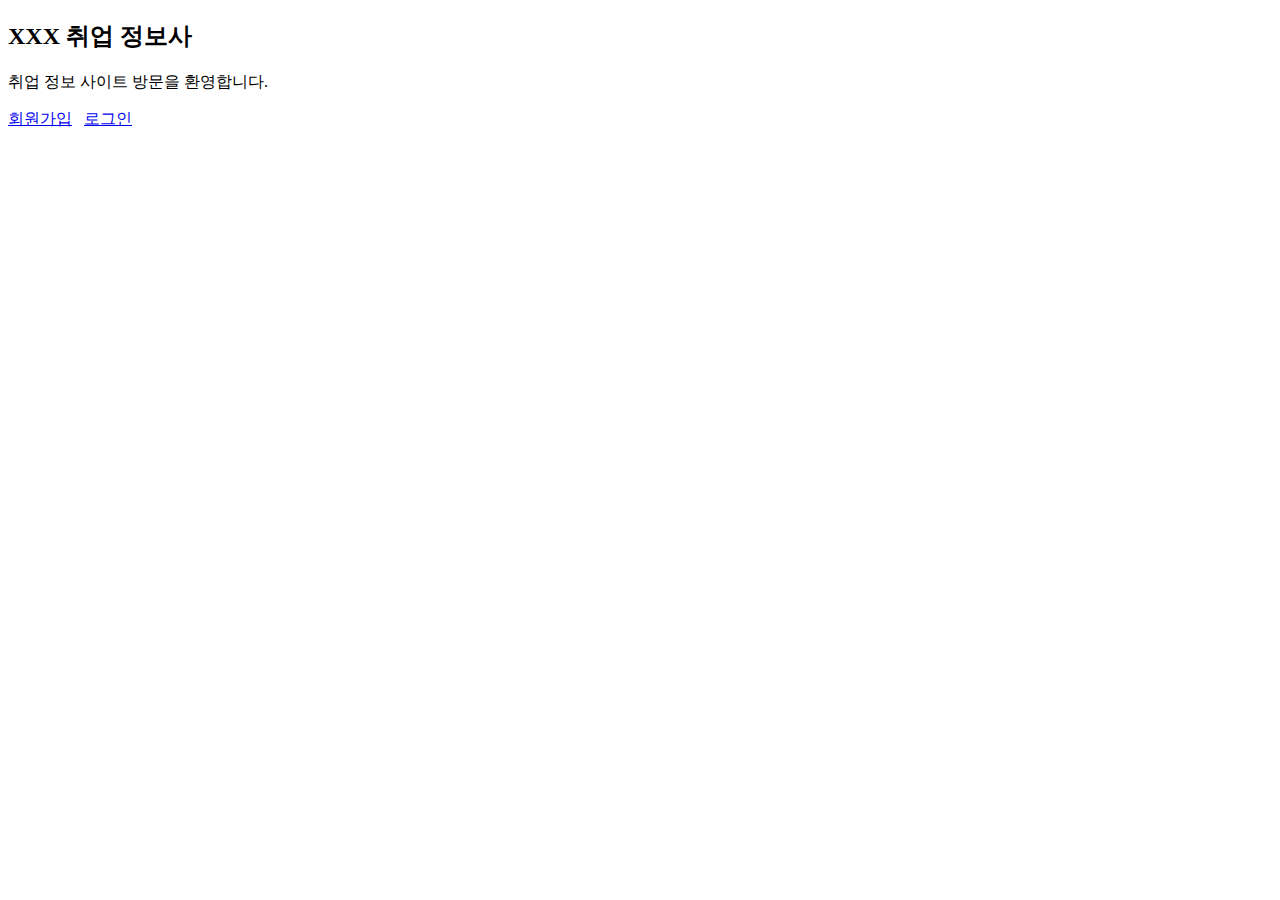
==== reports/index.html @ 5db9b90d "hw01" ====
<!DOCTYPE html>
<html lang="en">
<head>
    <meta charset="UTF-8">
    <title>환영</title>
</head>
<body>
<h2>XXX 취업 정보사</h2>
취업 정보 사이트 방문을 환영합니다.

<p><a href="register.html">회원가입</a> &nbsp; <a href="login.html">로그인</a>

</body>
</html>
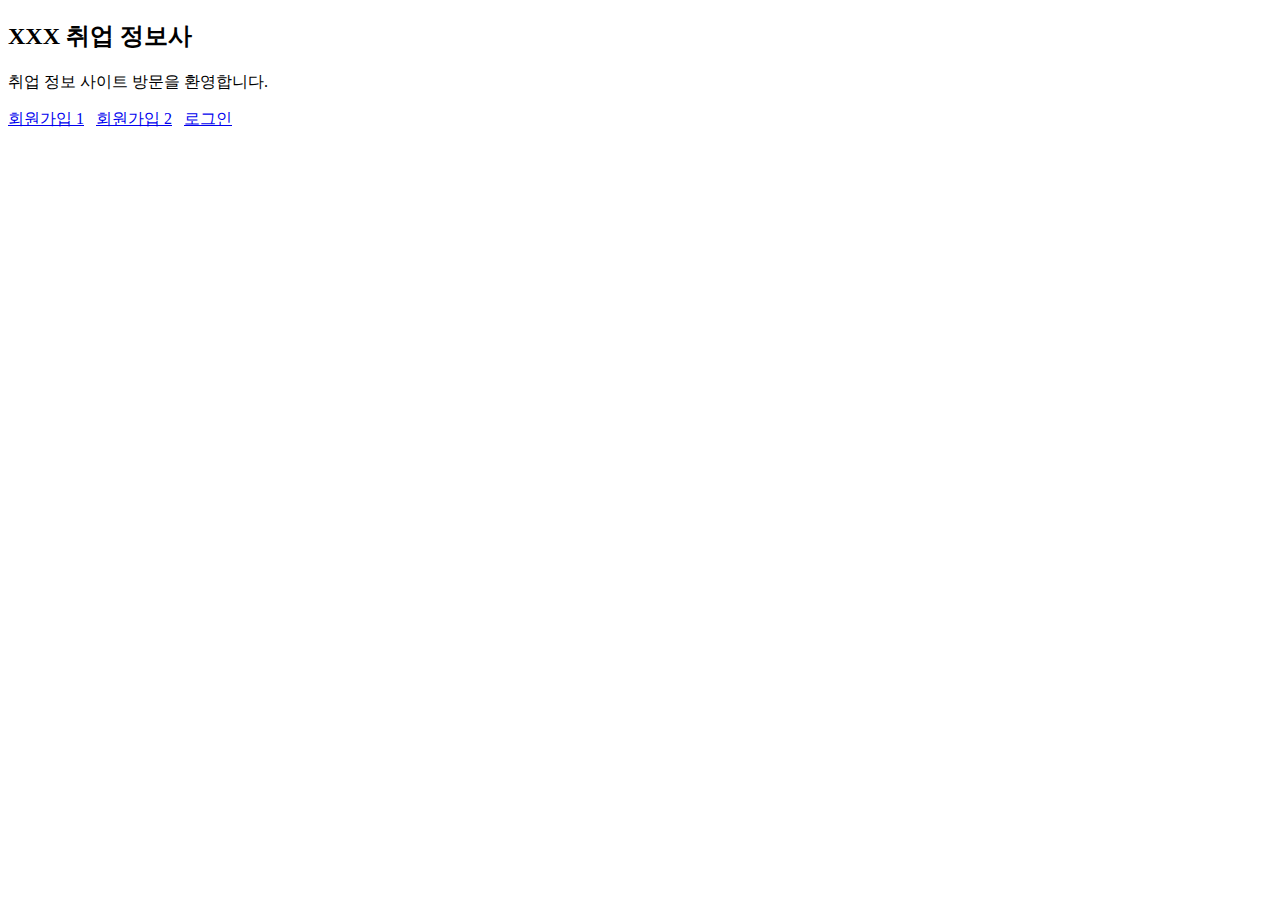
==== commit e8754dcc: "hw02" ====
--- a/reports/index.html
+++ b/reports/index.html
@@ -8,7 +8,7 @@
 <h2>XXX 취업 정보사</h2>
 취업 정보 사이트 방문을 환영합니다.
 
-<p><a href="register.html">회원가입</a> &nbsp; <a href="login.html">로그인</a>
+<p><a href="hw2_CSS.html">회원가입 1</a> &nbsp; <a href="register.html">회원가입 2</a> &nbsp; <a href="login.html">로그인</a>
 
 </body>
 </html>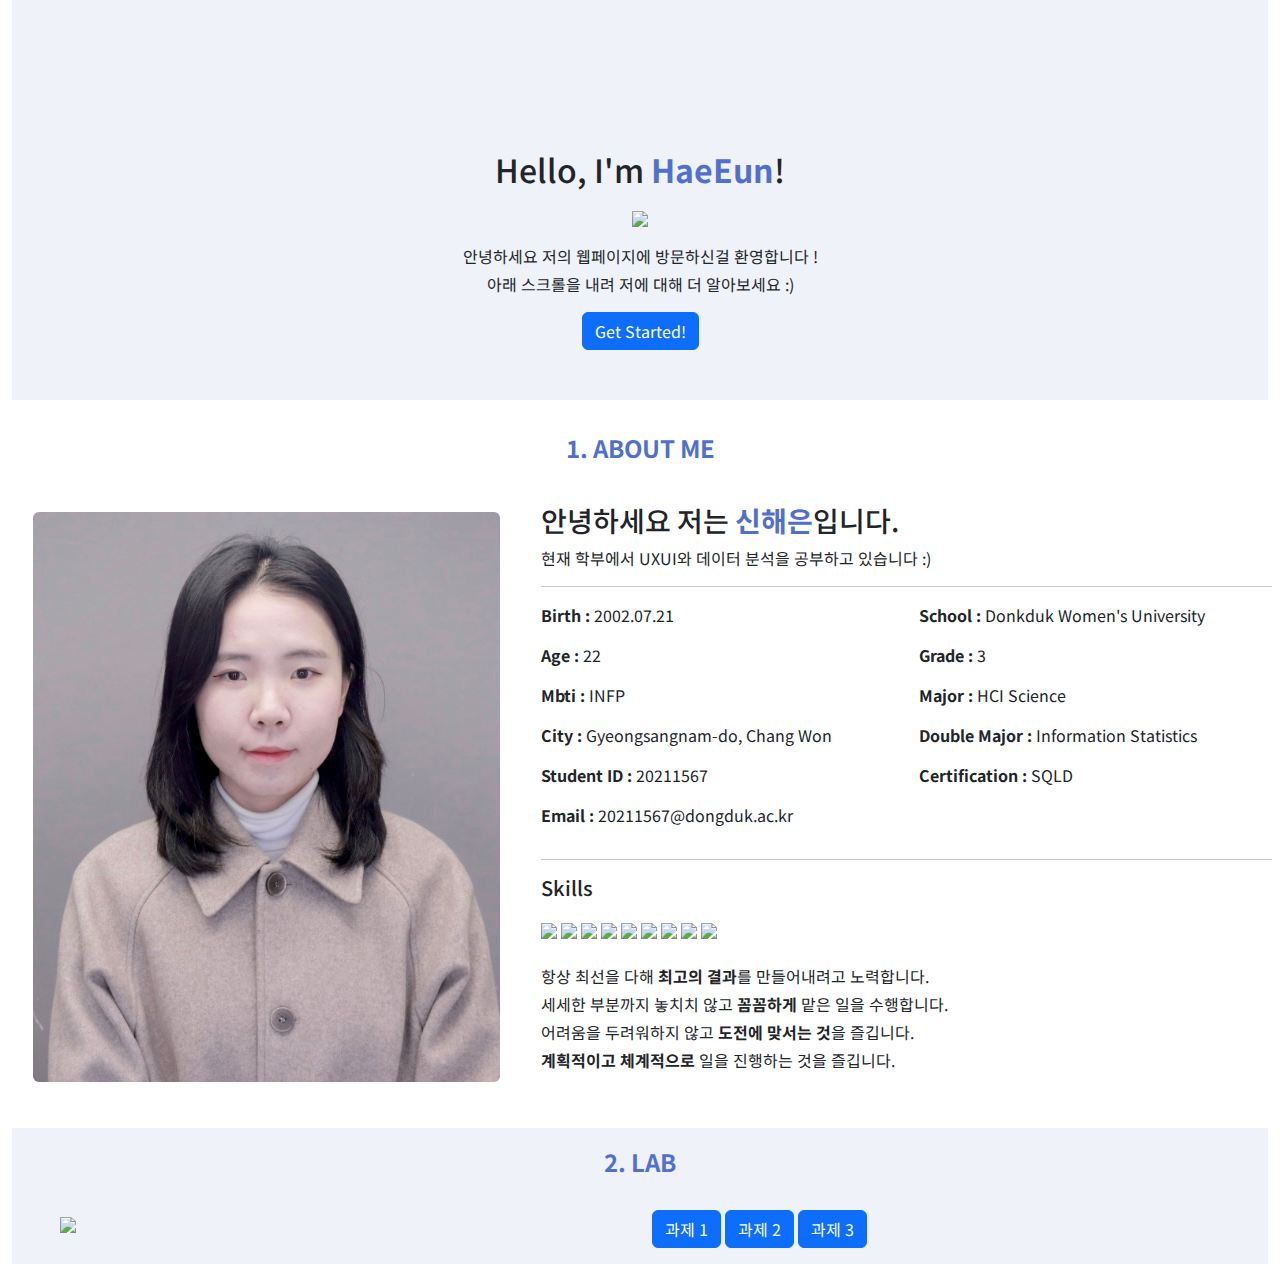
==== commit 0c81db12: "hw02" ====
--- a/reports/index.html
+++ b/reports/index.html
@@ -2,13 +2,112 @@
 <html lang="en">
 <head>
     <meta charset="UTF-8">
-    <title>환영</title>
+    <title>HE PortFolio</title>
+    <meta name="viewport" content="width=device-width, initial-scale=1">
+    <link href="../css/style.css" rel="stylesheet">
+    <link href="../css/bootstrap.min.css" rel="stylesheet">
+    <script src="../js/bootstrap.bundle.min.js"></script>
+    <link rel="preconnect" href="https://fonts.googleapis.com">
+    <link rel="preconnect" href="https://fonts.gstatic.com" crossorigin>
+    <link href="https://fonts.googleapis.com/css2?family=Noto+Sans+KR&display=swap" rel="stylesheet">
+    <style>
+        body{margin:0}
+         * {font-family: 'Noto Sans KR', sans-serif;}
+        #Home{padding-top:150px; padding-bottom:50px;}
+        nav {font-weight:bold;}
+        .blue_page{background-color:#EFF2F8}
+        .section_name {font-weight: bold; color: #5170cd; text-align: center; font-size: 1.5em; margin-top:30px; margin-bottom:30px;}
+        .name{font-weight:bold; color: #5170cd;}
+        .info{font-weight:bold;}
+    </style>
 </head>
+
 <body>
-<h2>XXX 취업 정보사</h2>
-취업 정보 사이트 방문을 환영합니다.
+<nav>
+<div data-include-path="menu.html"></div>
+<script src="../js/get_tags.js"></script>
+</nav>
+<div class = "container-fluid">
+<!------- 1. Home page Section ------->
+    <section id = "Home" class = "blue_page">
+        <div class = "text-center">
+            <h2 class = "mb-3"> Hello, I'm <span class = "name">HaeEun</span>!</h2>
+            <image src="../images/memoji.png" style="width:200px;"></image>
+            <p class = "mt-3 mb-1"> 안녕하세요 저의 웹페이지에 방문하신걸 환영합니다 !</p>
+            <p> 아래 스크롤을 내려 저에 대해 더 알아보세요 :)</p>
+            <a href="#About_me" class="btn btn-primary">Get Started!</a>
+        </div>
+    </section>
+<!-------2.About Me Section------->
+    <section>
+    <div id="About_me" class="section_name">1. ABOUT ME</div>
+    <div class="row">
+        <div class="col-sm-5 text-center p-3">
+          <img class="rounded mw-100" src="../images/myphoto.jpg">
+        </div>
+        <div class="col-sm-7 p-2">
+            <div class="h3">안녕하세요 저는 <span class = "name">신해은</span>입니다.</div>
+            <p> 현재 학부에서 UXUI와 데이터 분석을 공부하고 있습니다 :)</p>
+            <hr>
+            <div class = "row">
+                <div class = "col-sm-6">
+                      <div class = "mb-3"><span class = "info">Birth :</span> 2002.07.21 </div>
+                      <div class = "mb-3"><span class = "info"> Age : </span>22</div>
+                      <div class = "mb-3"><span class = "info"> Mbti :</span> INFP</div>
+                      <div class = "mb-3"><span class = "info"> City : </span>Gyeongsangnam-do, Chang Won</div>
+                      <div class = "mb-3"><span class = "info"> Student ID : </span>20211567</div>
+                      <div class = "mb-3"><span class = "info"> Email : </span>20211567@dongduk.ac.kr</div>
+                </div>
+                <div class = "col-sm-6">
+                      <div class = "mb-3"><span class = "info"> School :</span> Donkduk Women's University </div>
+                      <div class = "mb-3"><span class = "info"> Grade : </span>3</div>
+                      <div class = "mb-3"><span class = "info"> Major :</span> HCI Science</div>
+                      <div class = "mb-3"><span class = "info"> Double Major : </span>Information Statistics</div>
+                      <div class = "mb-3"><span class = "info"> Certification : </span>SQLD</div>
+                </div>
+            </div>
+            <hr>
+            <div class = "h5 mb-3">Skills</div>
+            <div class = "mb-4">
+                    <img src = "https://img.shields.io/badge/Notion-000000?style=flat-square&logo=notion&logoColor=white">
+                    <img src="https://img.shields.io/badge/Slack-4A154B?style=flat-square&logo=Slack&logoColor=white">
+                    <img src = "https://img.shields.io/badge/Figma-F24E1E?style=flat-square&logo=Figma&logoColor=white">
+                    <img src="https://img.shields.io/badge/python-3776AB?style=flat-square&logo=python&logoColor=white">
+                    <img src="https://img.shields.io/badge/R-276DC3?style=flat-square&logo=R&logoColor=white">
+                    <img src="https://img.shields.io/badge/HTML5-E34F26?style=flat-square&logo=HTML5&logoColor=white">
+                    <img src="https://img.shields.io/badge/CSS3-1572B6?style=flat-square&logo=CSS3&logoColor=white">
+                    <img src="https://img.shields.io/badge/Neo4j-4581C3?style=flat-square&logo=Neo4j&logoColor=white">
+                    <img src="https://img.shields.io/badge/Mysql-4479A1?style=flat-square&logo=Mysql&logoColor=white">
+            </div>
+            <div class = "mb-1"> 항상 최선을 다해 <span class = "info">최고의 결과</span>를 만들어내려고 노력합니다.</div>
+            <div class = "mb-1"> 세세한 부분까지 놓치치 않고 <span class = "info">꼼꼼하게</span> 맡은 일을 수행합니다.</div>
+            <div class = "mb-1"> 어려움을 두려워하지 않고 <span class = "info">도전에 맞서는 것</span>을 즐깁니다.</div>
+            <div class = "mb-1"> <span class = "info">계획적이고 체계적으로</span> 일을 진행하는 것을 즐깁니다.</div>
+        </div>
+    </div>
+    </section>
 
-<p><a href="hw2_CSS.html">회원가입 1</a> &nbsp; <a href="register.html">회원가입 2</a> &nbsp; <a href="login.html">로그인</a>
+<!-------3.Lab------->
+    <section id = "Lab" class = "blue_page">
+    <div class="section_name pt-3">2. LAB</div>
+        <div class="row">
+    <div class="col-sm-6">
+        <img src="../images/lab.png" class = "ps-5" style="width: 150px;">
+     </div>
+     <div class="col-sm-6">
+      <p>
+        <a href="hw1.html" class="btn btn-primary">과제 1</a>
+        <a href="hw2.html" class="btn btn-primary">과제 2</a>
+        <a href="hw3.html" class="btn btn-primary">과제 3</a>
+      </p>
+     </div>
+    </div>
+        
+    </section>
+</div>
+</body>
+</html>
 
-</body>
-</html>+
+
+
--- a/css/style.css
+++ b/css/style.css
@@ -0,0 +1,2 @@
+
+
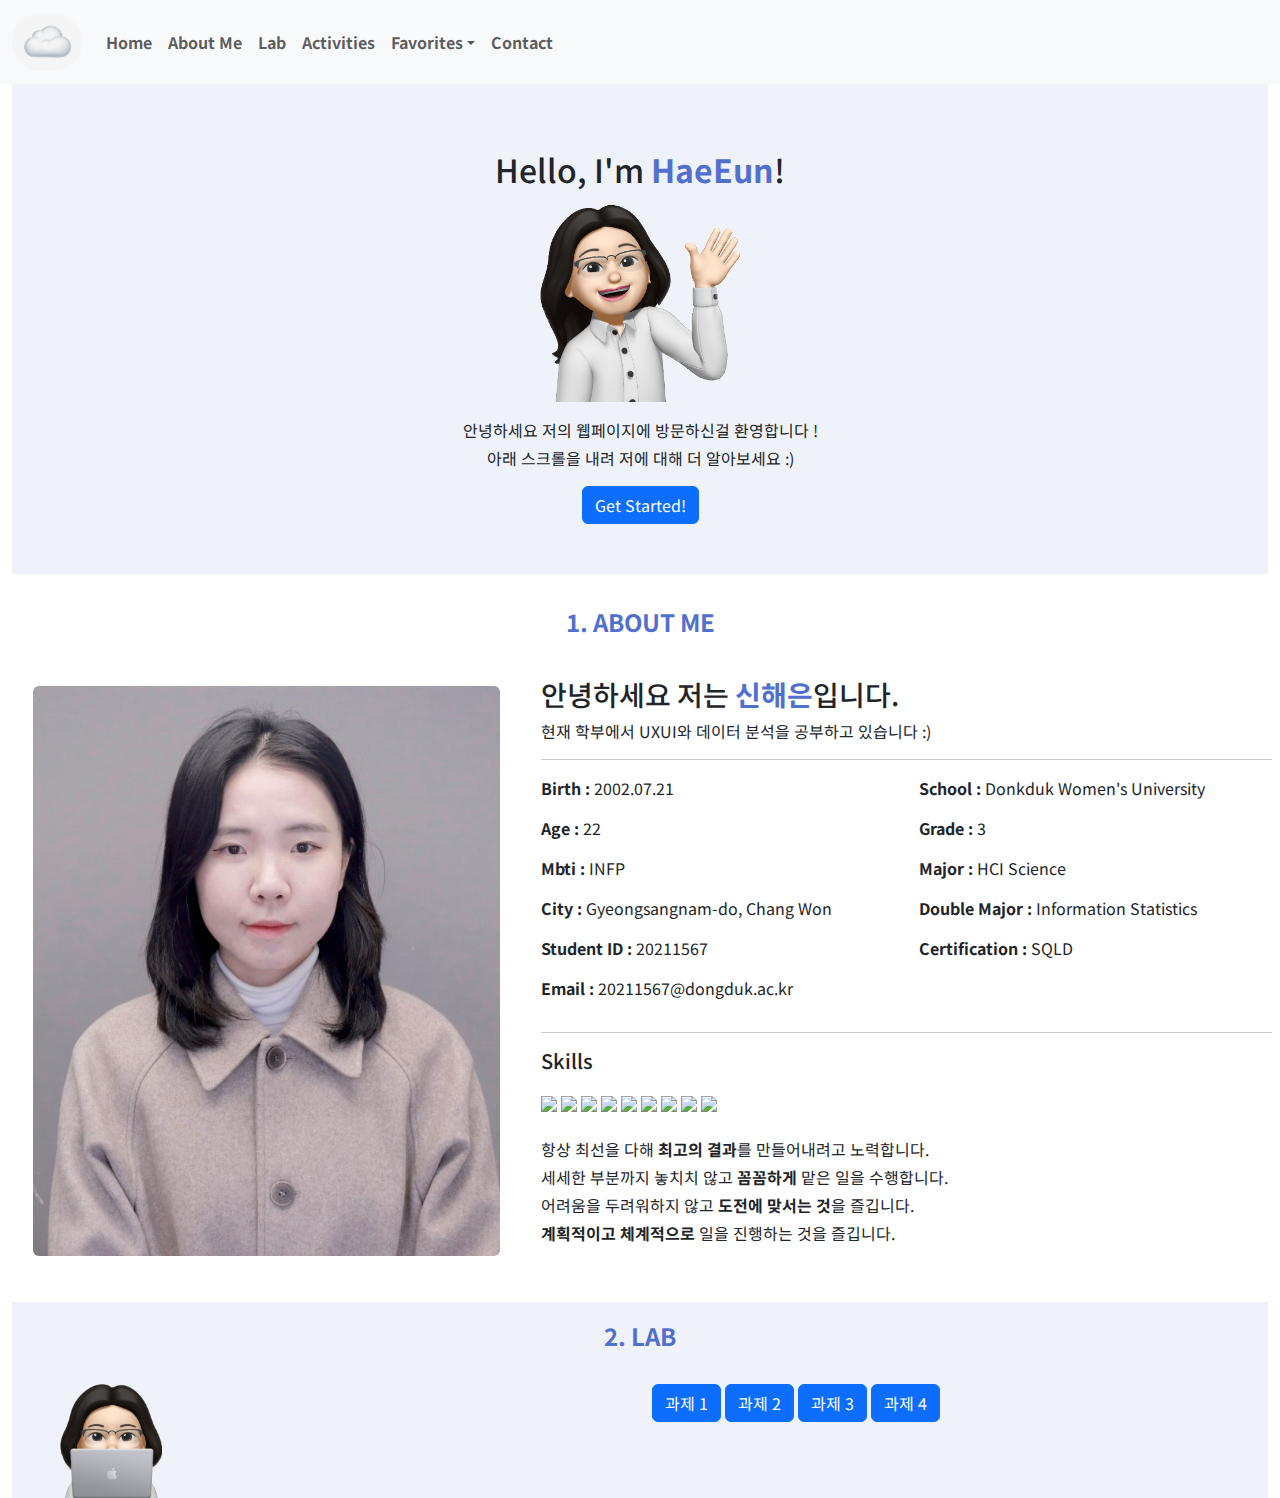
==== commit 7e25bdc7: "- 랜딩페이지의 과제란에 과제4 추가 - 과제 4 작성" ====
--- a/reports/index.html
+++ b/reports/index.html
@@ -99,10 +99,11 @@
         <a href="hw1.html" class="btn btn-primary">과제 1</a>
         <a href="hw2.html" class="btn btn-primary">과제 2</a>
         <a href="hw3.html" class="btn btn-primary">과제 3</a>
+        <a href="hw4.html" class="btn btn-primary">과제 4</a>
       </p>
      </div>
     </div>
-        
+
     </section>
 </div>
 </body>
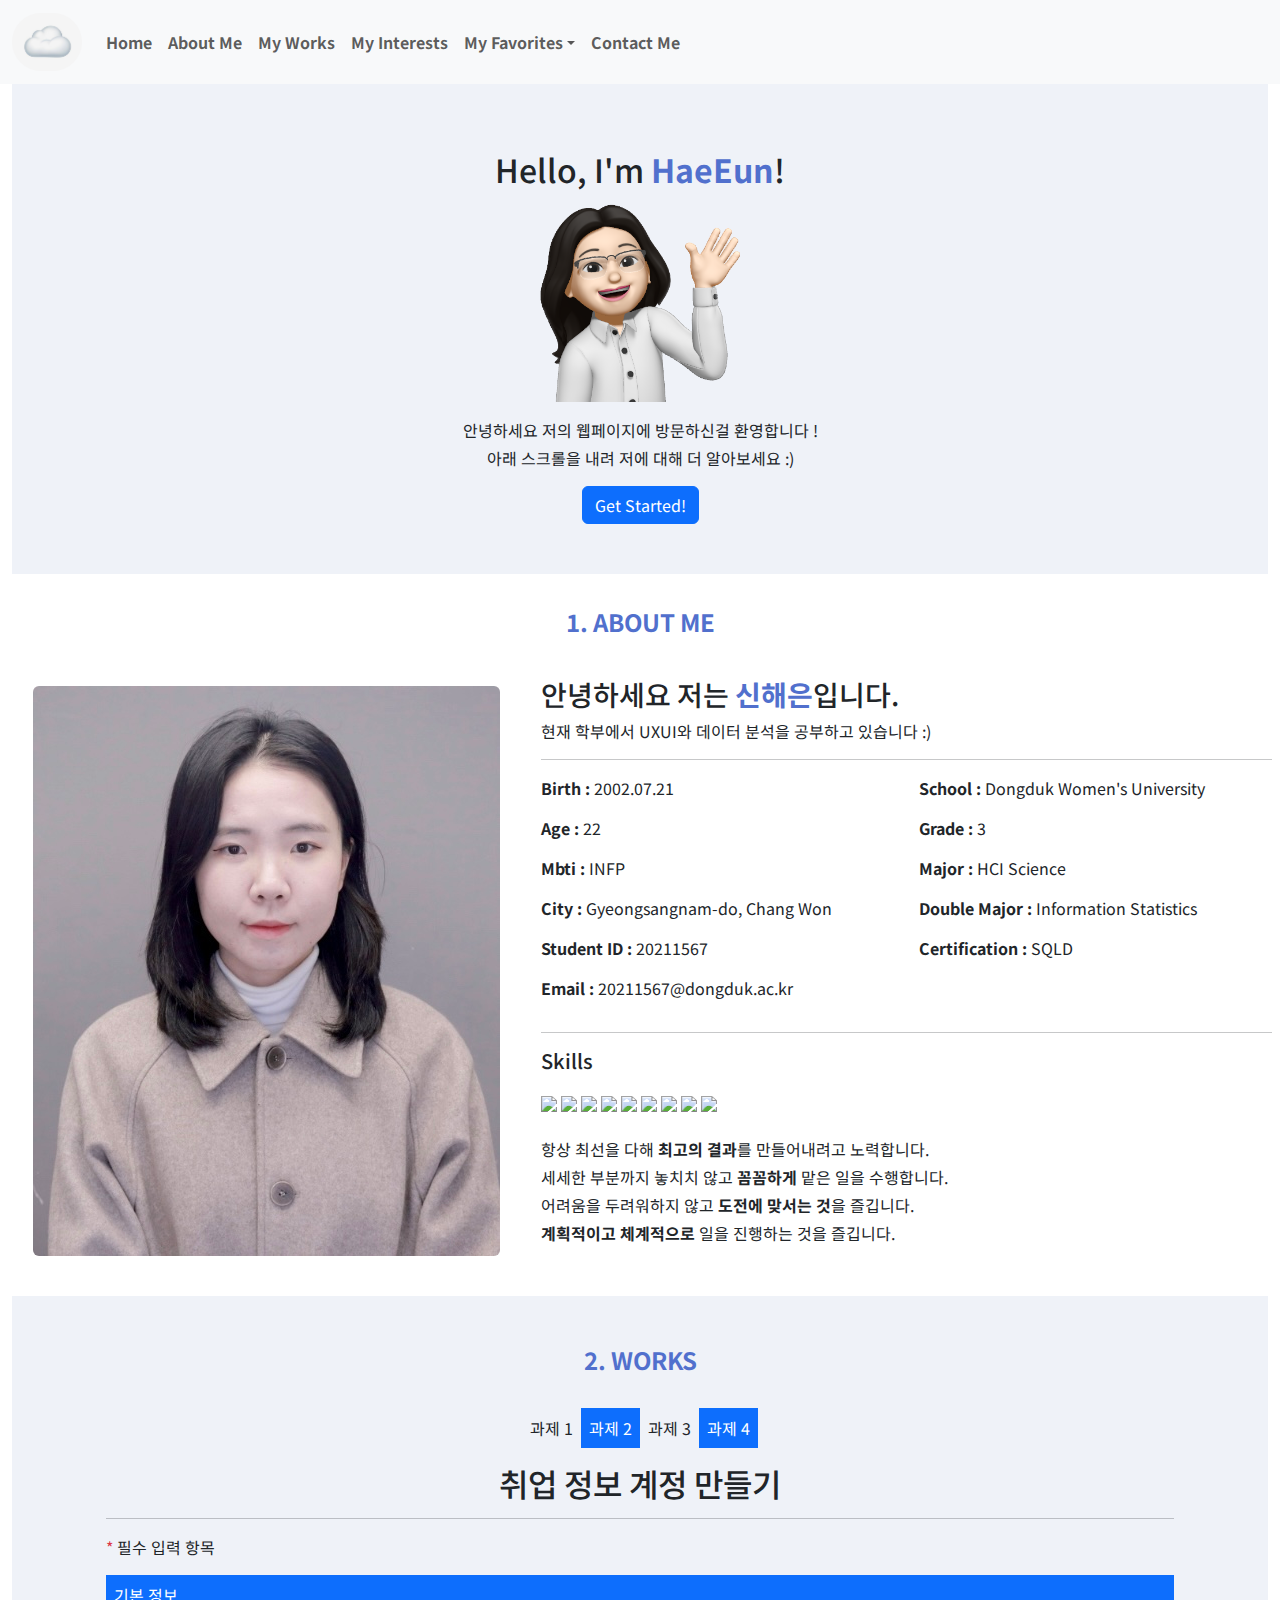
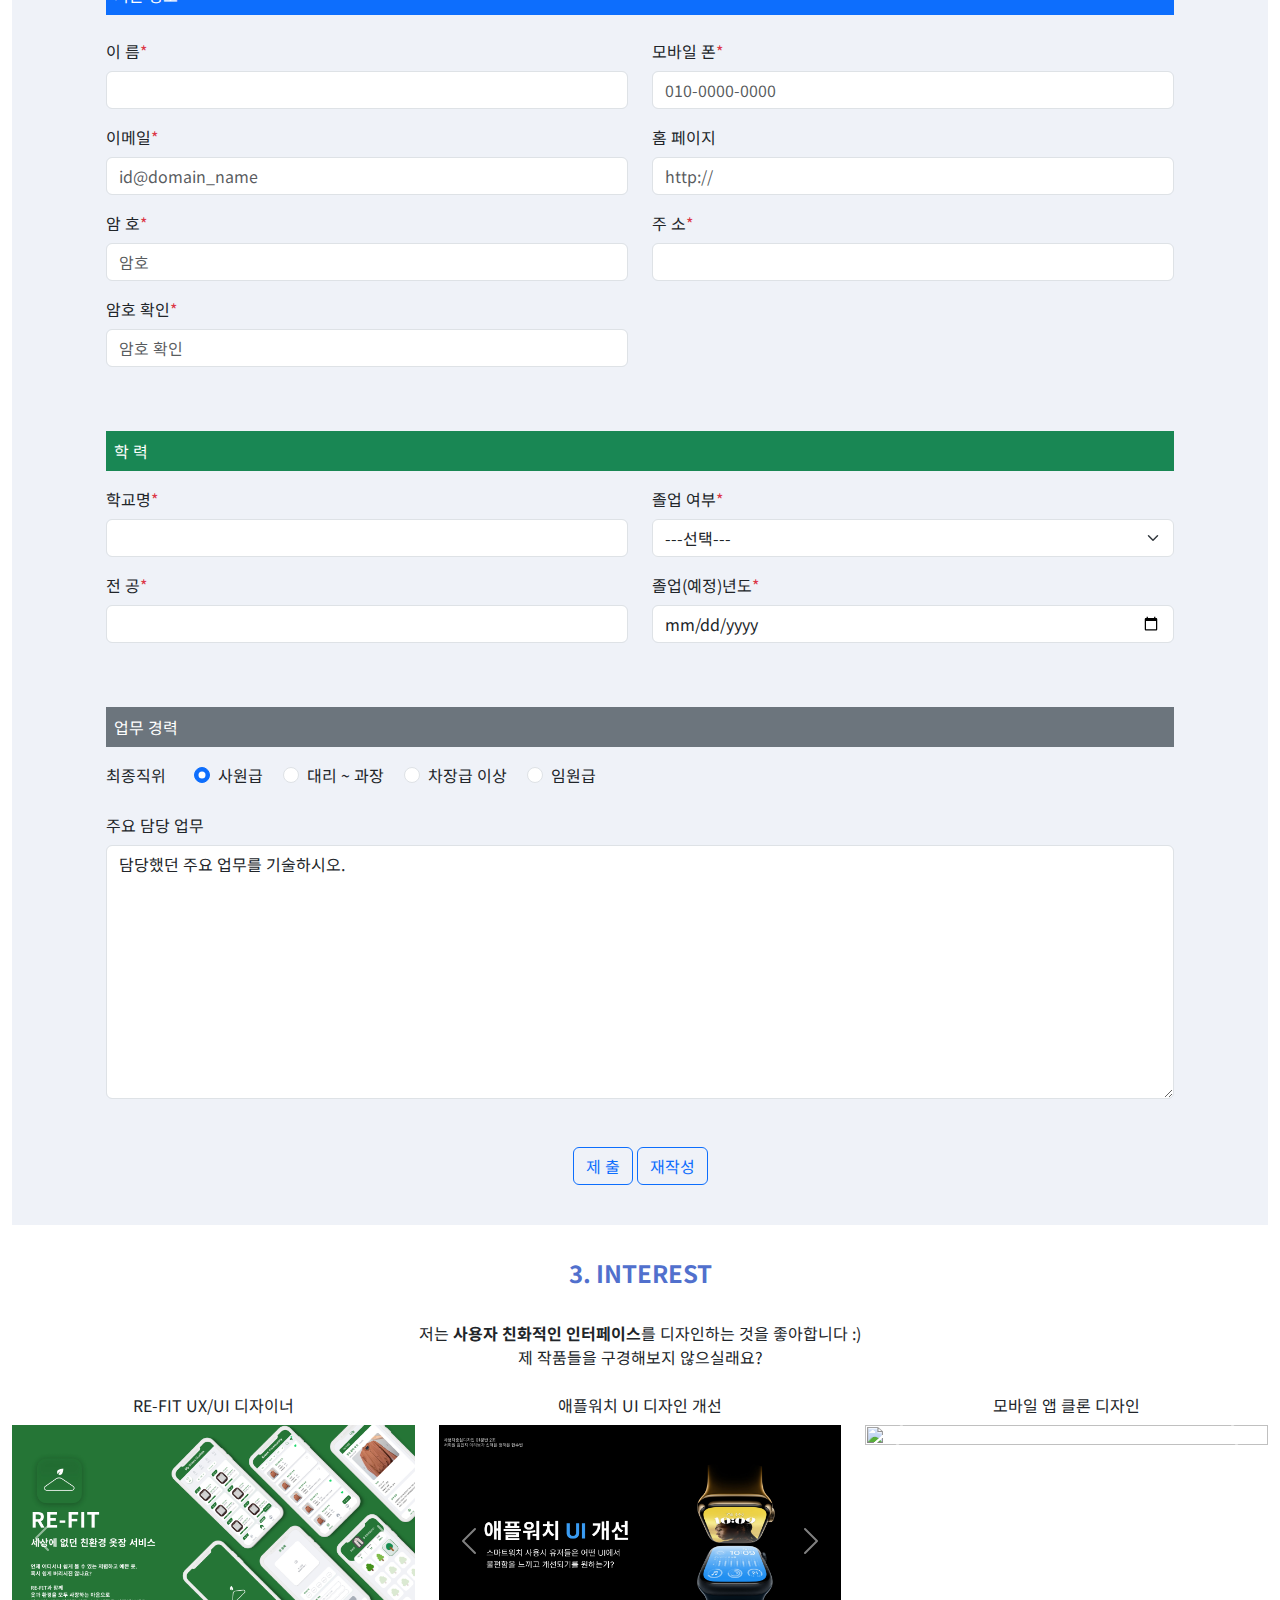
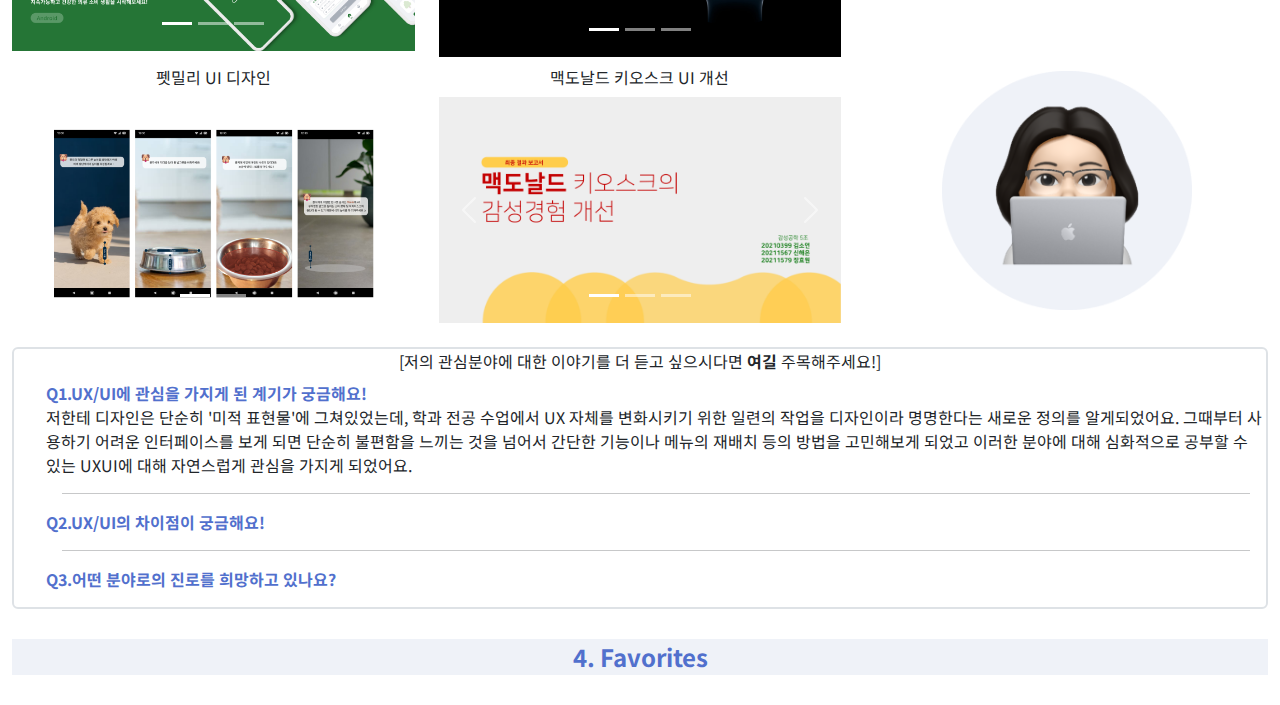
==== commit 39762a45: "- 랜딩페이지 interest 부분까지 완성" ====
--- a/reports/index.html
+++ b/reports/index.html
@@ -6,30 +6,33 @@
     <meta name="viewport" content="width=device-width, initial-scale=1">
     <link href="../css/style.css" rel="stylesheet">
     <link href="../css/bootstrap.min.css" rel="stylesheet">
+    <script src="https://code.jquery.com/jquery-3.6.4.min.js"></script>
     <script src="../js/bootstrap.bundle.min.js"></script>
     <link rel="preconnect" href="https://fonts.googleapis.com">
     <link rel="preconnect" href="https://fonts.gstatic.com" crossorigin>
     <link href="https://fonts.googleapis.com/css2?family=Noto+Sans+KR&display=swap" rel="stylesheet">
     <style>
-        body{margin:0}
          * {font-family: 'Noto Sans KR', sans-serif;}
         #Home{padding-top:150px; padding-bottom:50px;}
-        nav {font-weight:bold;}
-        .blue_page{background-color:#EFF2F8}
+        nav,.info {font-weight:bold;}
+        .blue_page{background-color:#EFF2F8;}
         .section_name {font-weight: bold; color: #5170cd; text-align: center; font-size: 1.5em; margin-top:30px; margin-bottom:30px;}
-        .name{font-weight:bold; color: #5170cd;}
-        .info{font-weight:bold;}
+        .name,.qna{font-weight:bold; color: #5170cd;}
+        ul {list-style-type:none;}
     </style>
+
 </head>
 
 <body>
+<!------- 0. nav ------->
 <nav>
 <div data-include-path="menu.html"></div>
 <script src="../js/get_tags.js"></script>
 </nav>
+
 <div class = "container-fluid">
-<!------- 1. Home page Section ------->
-    <section id = "Home" class = "blue_page">
+<!------- 1. Home page Section  ------->
+    <header id = "Home" class = "blue_page">
         <div class = "text-center">
             <h2 class = "mb-3"> Hello, I'm <span class = "name">HaeEun</span>!</h2>
             <image src="../images/memoji.png" style="width:200px;"></image>
@@ -37,9 +40,9 @@
             <p> 아래 스크롤을 내려 저에 대해 더 알아보세요 :)</p>
             <a href="#About_me" class="btn btn-primary">Get Started!</a>
         </div>
-    </section>
+    </header>
 <!-------2.About Me Section------->
-    <section>
+    <section class = "mb-4">
     <div id="About_me" class="section_name">1. ABOUT ME</div>
     <div class="row">
         <div class="col-sm-5 text-center p-3">
@@ -59,7 +62,7 @@
                       <div class = "mb-3"><span class = "info"> Email : </span>20211567@dongduk.ac.kr</div>
                 </div>
                 <div class = "col-sm-6">
-                      <div class = "mb-3"><span class = "info"> School :</span> Donkduk Women's University </div>
+                      <div class = "mb-3"><span class = "info"> School :</span> Dongduk Women's University </div>
                       <div class = "mb-3"><span class = "info"> Grade : </span>3</div>
                       <div class = "mb-3"><span class = "info"> Major :</span> HCI Science</div>
                       <div class = "mb-3"><span class = "info"> Double Major : </span>Information Statistics</div>
@@ -87,28 +90,220 @@
     </div>
     </section>
 
-<!-------3.Lab------->
-    <section id = "Lab" class = "blue_page">
-    <div class="section_name pt-3">2. LAB</div>
+<!-------3.My_Works Section------->
+    <section id = "My_Works" class = "blue_page py-3">
+    <div class="section_name">2. WORKS</div>
+        <div class="d-flex justify-content-center my-3 text-center">
+          <div class="p-2 text-bg-white" data-bs-toggle="tooltip" title="클릭 후 과제1을 확인해보세요!" onclick="show_HW('hw1.html')">과제 1</div>
+          <div class="p-2 text-bg-primary" data-bs-toggle="tooltip" title="클릭 후 과제2를 확인해보세요!" onclick="show_HW('hw2.html')">과제 2</div>
+          <div class="p-2 text-bg-white" data-bs-toggle="tooltip" title="클릭 후 과제3을 확인해보세요!" onclick="show_HW('hw3.html')">과제 3</div>
+          <div class="p-2 text-bg-primary" data-bs-toggle="tooltip" title="클릭 후 과제4를 확인해보세요!" onclick="show_HW('hw4.html')">과제 4</div>
+        </div>
+    <div id = "show_hw"></div>
+    <script>
+       var tooltipTriggerList = [].slice.call(document.querySelectorAll('[data-bs-toggle="tooltip"]'));
+       var tooltipList = tooltipTriggerList.map(function (tooltipTriggerEl) {
+       return new bootstrap.Tooltip(tooltipTriggerEl)
+       }) ;
+
+       window.onload = function () {
+            show_HW('hw3.html');
+        };
+
+       function show_HW(url) {
+        $.ajax({
+            url: url,
+            method: 'GET',
+            dataType: 'html',
+            success: function(data) {
+                document.getElementById('show_hw').innerHTML = data;
+            }})}
+    </script>
+    </section>
+
+<!-------4.My Interest Section------->
+    <section>
+        <div id="My_Interests" class="section_name">3. INTEREST</div>
+        <div class = "text-center"> 저는 <span class = "info">사용자 친화적인 인터페이스</span>를 디자인하는 것을 좋아합니다 :) </div>
+        <p class = "text-center"> 제 작품들을 구경해보지 않으실래요? </p>
         <div class="row">
-    <div class="col-sm-6">
-        <img src="../images/lab.png" class = "ps-5" style="width: 150px;">
-     </div>
-     <div class="col-sm-6">
-      <p>
-        <a href="hw1.html" class="btn btn-primary">과제 1</a>
-        <a href="hw2.html" class="btn btn-primary">과제 2</a>
-        <a href="hw3.html" class="btn btn-primary">과제 3</a>
-        <a href="hw4.html" class="btn btn-primary">과제 4</a>
-      </p>
-     </div>
-    </div>
-
+        <div class="col-sm-4">
+            <div class = "text-center my-2"> RE-FIT UX/UI 디자이너 </div>
+            <div id="demo1" class="carousel slide" data-bs-ride="carousel">
+                <div class="carousel-indicators">
+                    <button type="button" data-bs-target="#demo1" data-bs-slide-to="0" class="active"></button>
+                    <button type="button" data-bs-target="#demo1" data-bs-slide-to="1"></button>
+                    <button type="button" data-bs-target="#demo1" data-bs-slide-to="2"></button>
+                </div>
+                <div class="carousel-inner">
+                    <div class="carousel-item active">
+                        <img src="../images/thumbnail.jpg" class="d-block w-100 h-100 object-fit-cover">
+                    </div>
+                    <div class="carousel-item">
+                        <img src="../images/re-fit1.jpg" class="d-block w-100 h-100 object-fit-cover">
+                    </div>
+                    <div class="carousel-item">
+                        <img src="../images/re-fit2.jpg" class="d-block w-100 h-100 object-fit-cover">
+                    </div>
+                </div>
+                <button class="carousel-control-prev" type="button" data-bs-target="#demo1" data-bs-slide="prev">
+                    <span class="carousel-control-prev-icon"></span>
+                </button>
+                <button class="carousel-control-next" type="button" data-bs-target="#demo1" data-bs-slide="next">
+                    <span class="carousel-control-next-icon"></span>
+                </button>
+            </div>
+        </div>
+
+        <div class="col-sm-4">
+            <div class = "text-center my-2"> 애플워치 UI 디자인 개선 </div>
+            <div id="demo2" class="carousel slide" data-bs-ride="carousel">
+                <div class="carousel-indicators">
+                    <button type="button" data-bs-target="#demo2" data-bs-slide-to="0" class="active"></button>
+                    <button type="button" data-bs-target="#demo2" data-bs-slide-to="1"></button>
+                    <button type="button" data-bs-target="#demo2" data-bs-slide-to="2"></button>
+                </div>
+                <div class="carousel-inner">
+                    <div class="carousel-item active">
+                        <img src="../images/표지.jpg" class="d-block w-100 h-100 object-fit-cover">
+                    </div>
+                    <div class="carousel-item">
+                        <img src="../images/페르소나.jpg" class="d-block w-100 h-100 object-fit-cover">
+                    </div>
+                    <div class="carousel-item">
+                        <img src="../images/문제 개선 아이콘 개선.jpg" class="d-block w-100 h-100 object-fit-cover">
+                    </div>
+                </div>
+                <button class="carousel-control-prev" type="button" data-bs-target="#demo2" data-bs-slide="prev">
+                    <span class="carousel-control-prev-icon"></span>
+                </button>
+                <button class="carousel-control-next" type="button" data-bs-target="#demo2" data-bs-slide="next">
+                    <span class="carousel-control-next-icon"></span>
+                </button>
+            </div>
+        </div>
+          <div class="col-sm-4">
+              <div class = "text-center my-2"> 모바일 앱 클론 디자인 </div>
+            <div id="demo3" class="carousel slide" data-bs-ride="carousel">
+                <div class="carousel-indicators">
+                    <button type="button" data-bs-target="#demo3" data-bs-slide-to="0" class="active"></button>
+                    <button type="button" data-bs-target="#demo3" data-bs-slide-to="1"></button>
+                </div>
+                <div class="carousel-inner">
+                    <div class="carousel-item active">
+                        <img src="../images/디즈니플러스.jpg" class="d-block w-100 h-100 object-fit-cover" >
+                    </div>
+                    <div class="carousel-item">
+                        <img src="../images/인스타그램.jpg" class="d-block w-100 h-100 object-fit-cover">
+                    </div>
+                </div>
+                <button class="carousel-control-prev" type="button" data-bs-target="#demo3" data-bs-slide="prev">
+                    <span class="carousel-control-prev-icon"></span>
+                </button>
+                <button class="carousel-control-next" type="button" data-bs-target="#demo3" data-bs-slide="next">
+                    <span class="carousel-control-next-icon"></span>
+                </button>
+            </div>
+        </div>
+        <div class="col-sm-4">
+              <div class = "text-center my-2"> 펫밀리 UI 디자인 </div>
+            <div id="demo4" class="carousel slide" data-bs-ride="carousel">
+                <div class="carousel-indicators">
+                    <button type="button" data-bs-target="#demo4" data-bs-slide-to="0" class="active"></button>
+                    <button type="button" data-bs-target="#demo4" data-bs-slide-to="1"></button>
+                </div>
+                <div class="carousel-inner">
+                    <div class="carousel-item active">
+                        <img src="../images/펫밀리1.png" class="d-block w-100 h-100 object-fit-cover" >
+                    </div>
+                    <div class="carousel-item">
+                        <img src="../images/펫밀리2.png" class="d-block w-100 h-100 object-fit-cover">
+                    </div>
+                </div>
+                <button class="carousel-control-prev" type="button" data-bs-target="#demo4" data-bs-slide="prev">
+                    <span class="carousel-control-prev-icon"></span>
+                </button>
+                <button class="carousel-control-next" type="button" data-bs-target="#demo4" data-bs-slide="next">
+                    <span class="carousel-control-next-icon"></span>
+                </button>
+            </div>
+        </div>
+         <div class="col-sm-4">
+              <div class = "text-center my-2"> 맥도날드 키오스크 UI 개선 </div>
+            <div id="demo5" class="carousel slide" data-bs-ride="carousel">
+                <div class="carousel-indicators">
+                    <button type="button" data-bs-target="#demo5" data-bs-slide-to="0" class="active"></button>
+                    <button type="button" data-bs-target="#demo5" data-bs-slide-to="1"></button>
+                    <button type="button" data-bs-target="#demo5" data-bs-slide-to="2"></button>
+                </div>
+                <div class="carousel-inner">
+                    <div class="carousel-item active">
+                        <img src="../images/맥도날드1.jpg" class="d-block w-100 h-100 object-fit-cover" >
+                    </div>
+                    <div class="carousel-item">
+                        <img src="../images/맥도날드2.jpg" class="d-block w-100 h-100 object-fit-cover">
+                    </div>
+                    <div class="carousel-item">
+                        <img src="../images/맥도날드3.jpg" class="d-block w-100 h-100 object-fit-cover">
+                    </div>
+                </div>
+                <button class="carousel-control-prev" type="button" data-bs-target="#demo5" data-bs-slide="prev">
+                    <span class="carousel-control-prev-icon"></span>
+                </button>
+                <button class="carousel-control-next" type="button" data-bs-target="#demo5" data-bs-slide="next">
+                    <span class="carousel-control-next-icon"></span>
+                </button>
+            </div>
+        </div>
+        <div class="col-sm-4 d-flex align-items-center justify-content-center">
+            <img src = "../images/lab.png" style="width:250px;">
+        </div>
+       </div>
+       <div class = "mt-4 border rounded border-2">
+           <div class = " text-center mb-2"> [저의 관심분야에 대한 이야기를 더 듣고 싶으시다면 <span class = "info">여길</span> 주목해주세요!]</div>
+            <ul >
+              <li>
+                <div class = "qna" data-bs-toggle="collapse" href="#faq1">Q1.UX/UI에 관심을 가지게 된 계기가 궁금해요!</div>
+                <div id="faq1" class="collapse show">
+                  <div>
+                    저한테 디자인은 단순히 '미적 표현물'에 그쳐있었는데, 학과 전공 수업에서 UX 자체를 변화시키기 위한 일련의 작업을 디자인이라 명명한다는 새로운 정의를 알게되었어요.
+                      그때부터 사용하기 어려운 인터페이스를 보게 되면 단순히 불편함을 느끼는 것을 넘어서 간단한 기능이나 메뉴의 재배치 등의 방법을 고민해보게 되었고 이러한 분야에 대해 심화적으로
+                      공부할 수 있는 UXUI에 대해 자연스럽게 관심을 가지게 되었어요.
+                  </div>
+                </div>
+              </li>
+              <hr class = "m-3">
+              <li>
+                <div class = "qna" data-bs-toggle="collapse" href="#faq2">Q2.UX/UI의 차이점이 궁금해요!</div>
+                <div id="faq2" class="collapse">
+                  <div>
+                    UX는 사용자가 제품이나 서비스에 대해 전체적으로 느끼는 사용자 경험을 의미하고, UI는 사용자가 제품 혹은 서비스와 시각적으로 마주하는 디자인을 의미해요.
+                  </div>
+                </div>
+              </li>
+              <hr class = "m-3">
+              <li>
+                <div class = "qna" data-bs-toggle="collapse" href="#faq3">Q3.어떤 분야로의 진로를 희망하고 있나요?</div>
+                <div id="faq3" class="collapse">
+                  <div>
+                      현재로서는 더 나은 사용자 경험을 제공하는 인터페이스에 대해 연구하는 연구원이 되고 싶어요./
+                  </div>
+                  <div>
+                      최근 기사를 통해 VR/AR 기술의 발전으로 사이버 멀미가 메타버스 플랫폼화를 가로막는 중요한 이슈로 부각되고 있다는 사실을 접하게 되었어요. 이에 대응하여 멀미감과 피로도 같은 VR/AR 체험에 기인한 불쾌한 경험을 최소화하면서도 풍부한 UX는 유지할 수 있는 가상현실 환경과
+                      사용자 간의 인터페이스 방식의 개선안에 대해 연구해보고 싶어요.
+                  </div>
+                </div>
+              </li>
+            </ul>
+        </div>
     </section>
+
+<!-------5.My Favorites Section------->
+ <section class = "blue_page">
+     <div id="My_Favorites" class="section_name">4. Favorites</div>
+     
+ </section>
+
 </div>
 </body>
-</html>
-
-
-
-
+</html>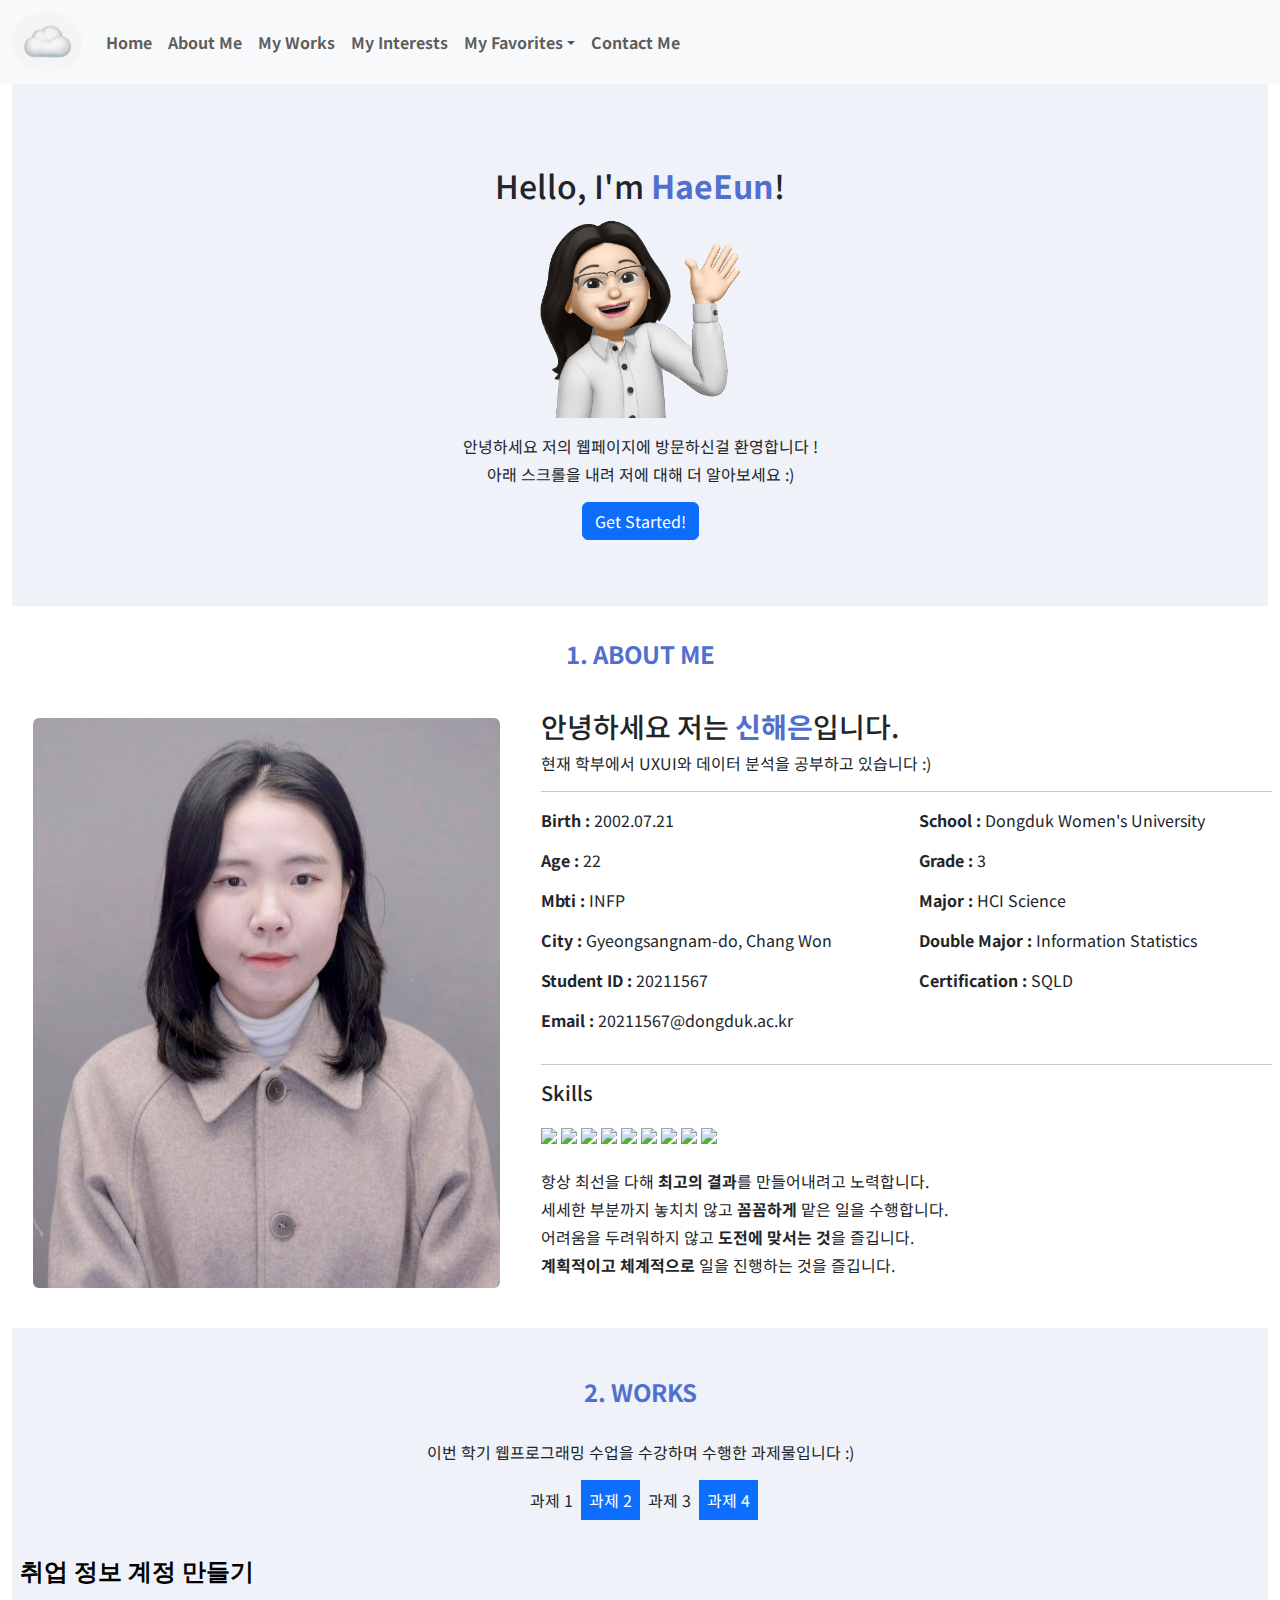
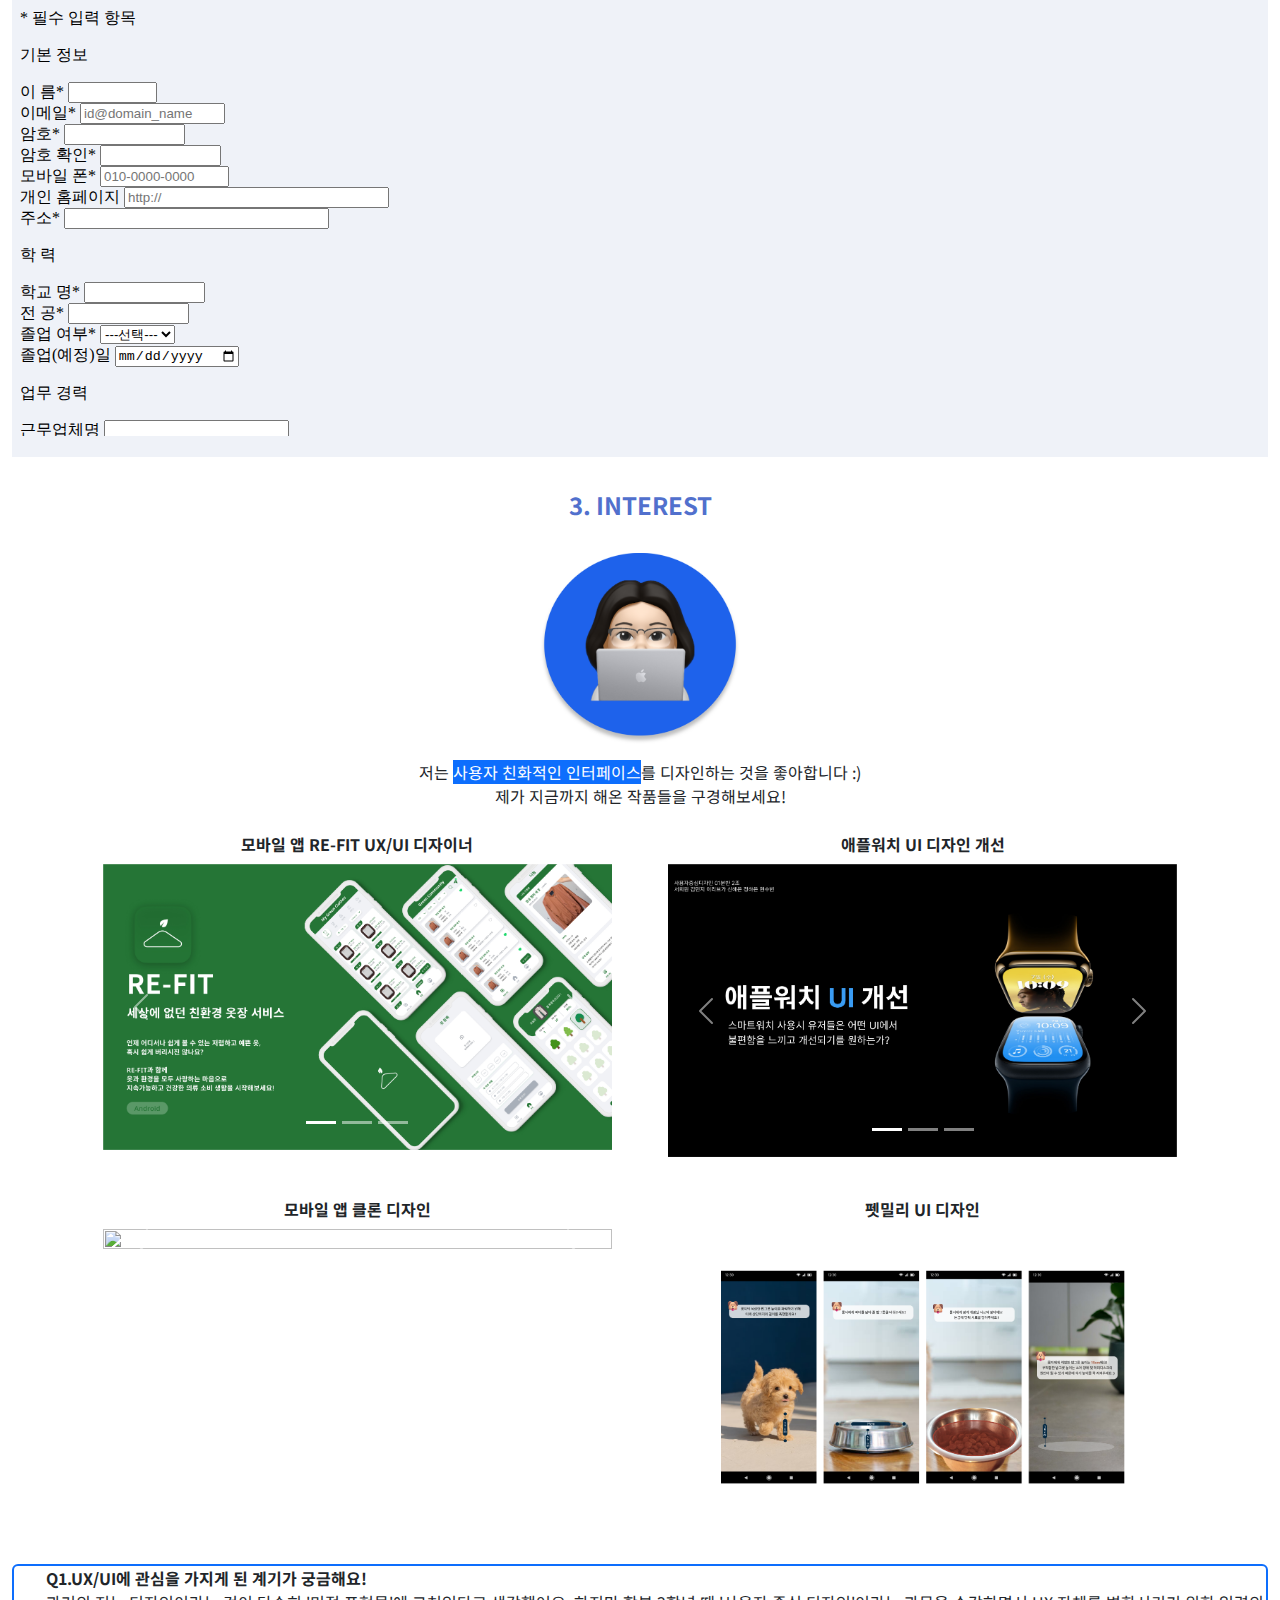
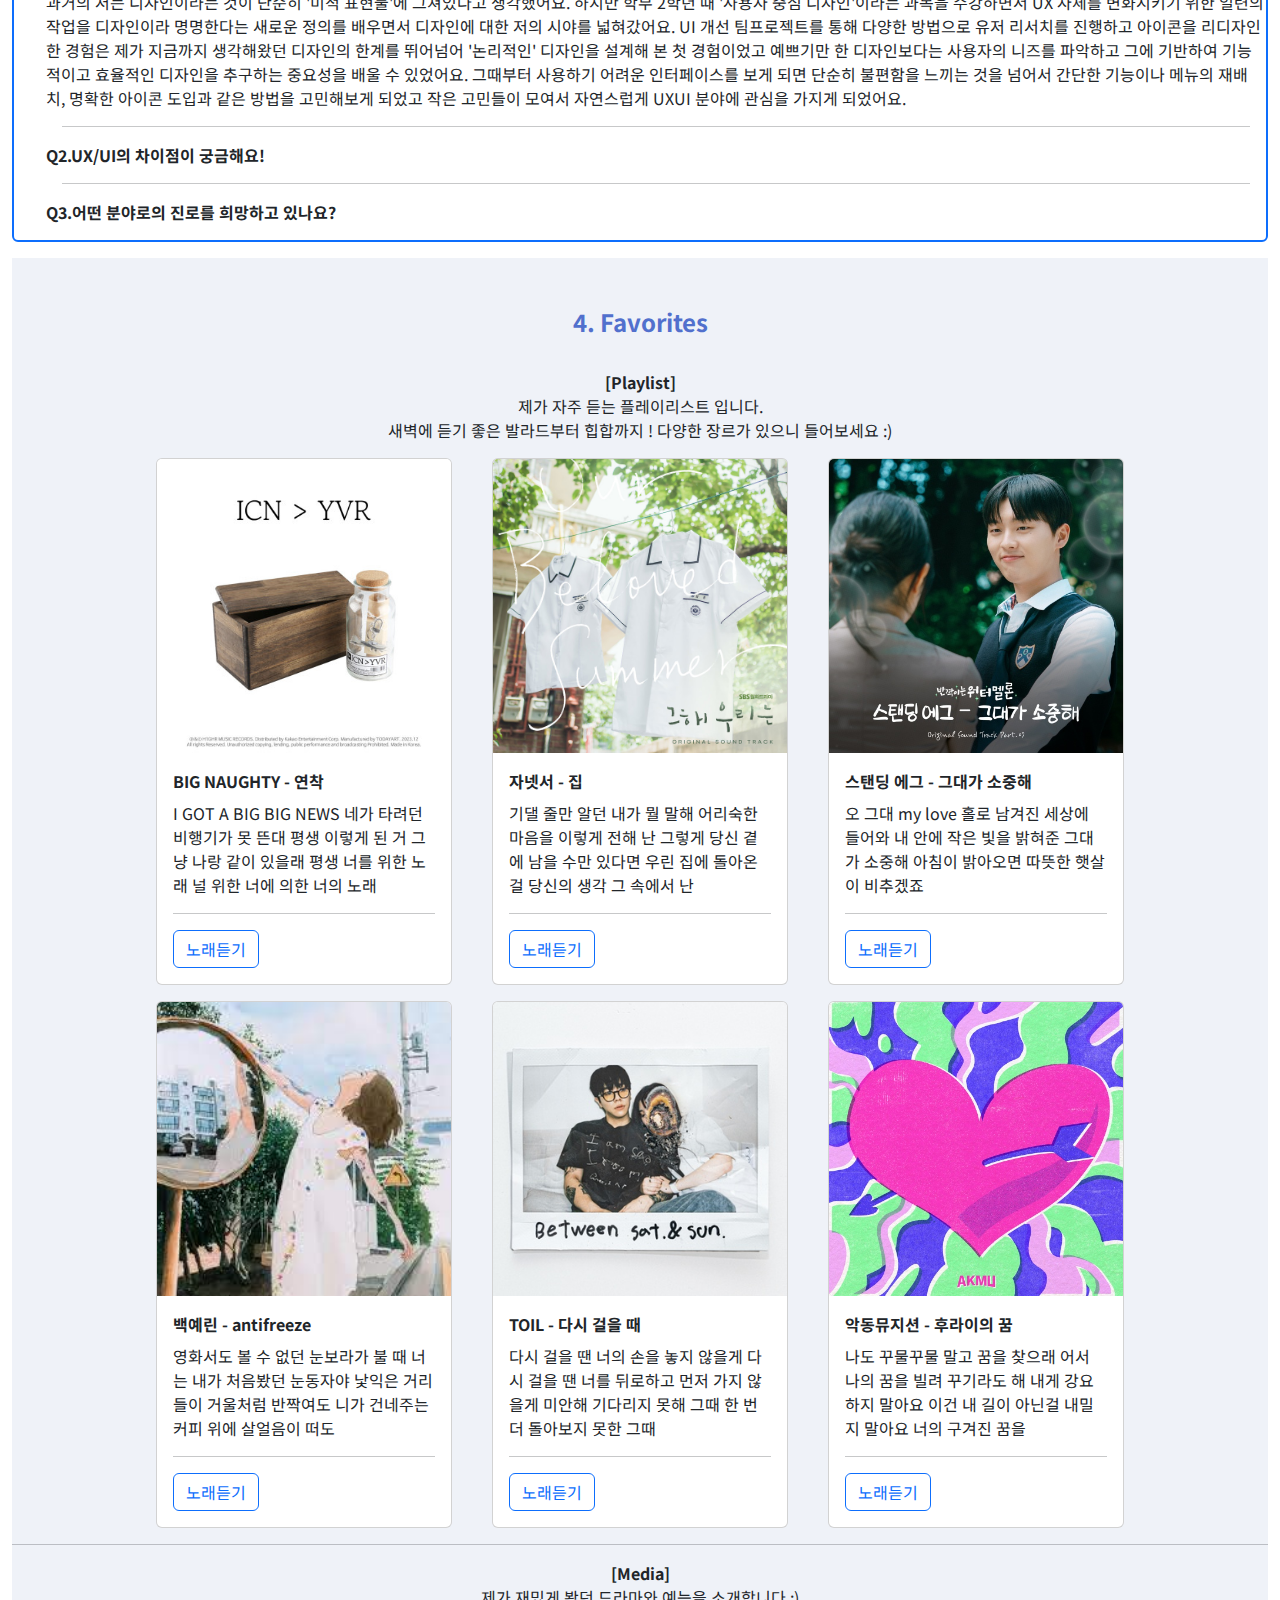
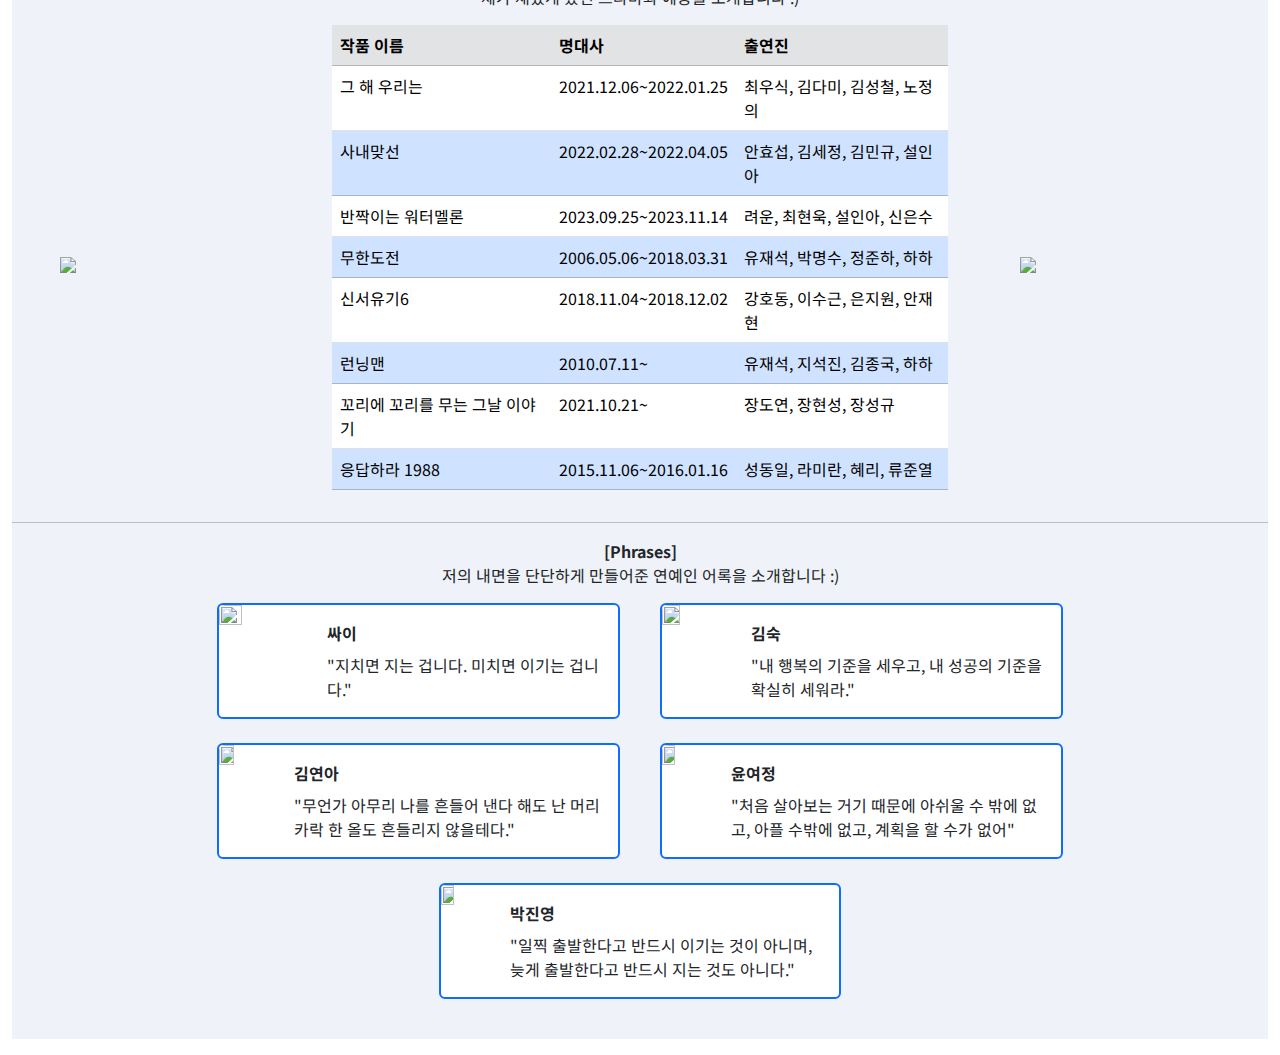
==== commit 5e295d6d: "- 랜딩페이지 interest 부분까지 완성" ====
--- a/reports/index.html
+++ b/reports/index.html
@@ -14,7 +14,7 @@
     <style>
          * {font-family: 'Noto Sans KR', sans-serif;}
         #Home{padding-top:150px; padding-bottom:50px;}
-        nav,.info {font-weight:bold;}
+        nav,.info,.card-title {font-weight:bold;}
         .blue_page{background-color:#EFF2F8;}
         .section_name {font-weight: bold; color: #5170cd; text-align: center; font-size: 1.5em; margin-top:30px; margin-bottom:30px;}
         .name,.qna{font-weight:bold; color: #5170cd;}
@@ -33,7 +33,7 @@
 <div class = "container-fluid">
 <!------- 1. Home page Section  ------->
     <header id = "Home" class = "blue_page">
-        <div class = "text-center">
+        <div class = "text-center my-3">
             <h2 class = "mb-3"> Hello, I'm <span class = "name">HaeEun</span>!</h2>
             <image src="../images/memoji.png" style="width:200px;"></image>
             <p class = "mt-3 mb-1"> 안녕하세요 저의 웹페이지에 방문하신걸 환영합니다 !</p>
@@ -93,13 +93,14 @@
 <!-------3.My_Works Section------->
     <section id = "My_Works" class = "blue_page py-3">
     <div class="section_name">2. WORKS</div>
+        <p class = "text-center"> 이번 학기 웹프로그래밍 수업을 수강하며 수행한 과제물입니다 :)</p>
         <div class="d-flex justify-content-center my-3 text-center">
           <div class="p-2 text-bg-white" data-bs-toggle="tooltip" title="클릭 후 과제1을 확인해보세요!" onclick="show_HW('hw1.html')">과제 1</div>
           <div class="p-2 text-bg-primary" data-bs-toggle="tooltip" title="클릭 후 과제2를 확인해보세요!" onclick="show_HW('hw2.html')">과제 2</div>
           <div class="p-2 text-bg-white" data-bs-toggle="tooltip" title="클릭 후 과제3을 확인해보세요!" onclick="show_HW('hw3.html')">과제 3</div>
           <div class="p-2 text-bg-primary" data-bs-toggle="tooltip" title="클릭 후 과제4를 확인해보세요!" onclick="show_HW('hw4.html')">과제 4</div>
         </div>
-    <div id = "show_hw"></div>
+    <iframe id = "show_hw"></iframe>
     <script>
        var tooltipTriggerList = [].slice.call(document.querySelectorAll('[data-bs-toggle="tooltip"]'));
        var tooltipList = tooltipTriggerList.map(function (tooltipTriggerEl) {
@@ -107,28 +108,26 @@
        }) ;
 
        window.onload = function () {
-            show_HW('hw3.html');
+            show_HW('hw1.html');
         };
 
        function show_HW(url) {
-        $.ajax({
-            url: url,
-            method: 'GET',
-            dataType: 'html',
-            success: function(data) {
-                document.getElementById('show_hw').innerHTML = data;
-            }})}
+           document.getElementById('show_hw').src = url;
+           document.getElementById('show_hw').style.height = '500px';
+           document.getElementById('show_hw').style.width = '100%';
+       }
     </script>
     </section>
 
 <!-------4.My Interest Section------->
     <section>
         <div id="My_Interests" class="section_name">3. INTEREST</div>
-        <div class = "text-center"> 저는 <span class = "info">사용자 친화적인 인터페이스</span>를 디자인하는 것을 좋아합니다 :) </div>
-        <p class = "text-center"> 제 작품들을 구경해보지 않으실래요? </p>
-        <div class="row">
-        <div class="col-sm-4">
-            <div class = "text-center my-2"> RE-FIT UX/UI 디자이너 </div>
+        <img class="mx-auto d-block" style="width: 200px;" src="../images/lab.jpg">
+        <div class = "text-center mt-3"> 저는 <span class = "bg-primary text-white">사용자 친화적인 인터페이스</span>를 디자인하는 것을 좋아합니다 :) </div>
+        <p class = "text-center"> 제가 지금까지 해온 작품들을 구경해보세요! </p>
+        <div class="row my-2">
+         <div class="col-sm-5 mb-4 ms-auto me-3">
+            <div class = "text-center my-2 info"> 모바일 앱 RE-FIT UX/UI 디자이너 </div>
             <div id="demo1" class="carousel slide" data-bs-ride="carousel">
                 <div class="carousel-indicators">
                     <button type="button" data-bs-target="#demo1" data-bs-slide-to="0" class="active"></button>
@@ -155,8 +154,8 @@
             </div>
         </div>
 
-        <div class="col-sm-4">
-            <div class = "text-center my-2"> 애플워치 UI 디자인 개선 </div>
+        <div class="col-sm-5 mb-4 me-auto ms-3">
+            <div class = "text-center my-2 info"> 애플워치 UI 디자인 개선 </div>
             <div id="demo2" class="carousel slide" data-bs-ride="carousel">
                 <div class="carousel-indicators">
                     <button type="button" data-bs-target="#demo2" data-bs-slide-to="0" class="active"></button>
@@ -182,8 +181,11 @@
                 </button>
             </div>
         </div>
-          <div class="col-sm-4">
-              <div class = "text-center my-2"> 모바일 앱 클론 디자인 </div>
+        </div>
+
+        <div class="row my-2">
+            <div class="col-sm-5 mb-4 ms-auto me-3">
+              <div class = "text-center my-2 info"> 모바일 앱 클론 디자인 </div>
             <div id="demo3" class="carousel slide" data-bs-ride="carousel">
                 <div class="carousel-indicators">
                     <button type="button" data-bs-target="#demo3" data-bs-slide-to="0" class="active"></button>
@@ -205,8 +207,8 @@
                 </button>
             </div>
         </div>
-        <div class="col-sm-4">
-              <div class = "text-center my-2"> 펫밀리 UI 디자인 </div>
+        <div class="col-sm-5 mb-4 me-auto ms-3">
+              <div class = "text-center my-2 info"> 펫밀리 UI 디자인 </div>
             <div id="demo4" class="carousel slide" data-bs-ride="carousel">
                 <div class="carousel-indicators">
                     <button type="button" data-bs-target="#demo4" data-bs-slide-to="0" class="active"></button>
@@ -228,53 +230,22 @@
                 </button>
             </div>
         </div>
-         <div class="col-sm-4">
-              <div class = "text-center my-2"> 맥도날드 키오스크 UI 개선 </div>
-            <div id="demo5" class="carousel slide" data-bs-ride="carousel">
-                <div class="carousel-indicators">
-                    <button type="button" data-bs-target="#demo5" data-bs-slide-to="0" class="active"></button>
-                    <button type="button" data-bs-target="#demo5" data-bs-slide-to="1"></button>
-                    <button type="button" data-bs-target="#demo5" data-bs-slide-to="2"></button>
-                </div>
-                <div class="carousel-inner">
-                    <div class="carousel-item active">
-                        <img src="../images/맥도날드1.jpg" class="d-block w-100 h-100 object-fit-cover" >
-                    </div>
-                    <div class="carousel-item">
-                        <img src="../images/맥도날드2.jpg" class="d-block w-100 h-100 object-fit-cover">
-                    </div>
-                    <div class="carousel-item">
-                        <img src="../images/맥도날드3.jpg" class="d-block w-100 h-100 object-fit-cover">
-                    </div>
-                </div>
-                <button class="carousel-control-prev" type="button" data-bs-target="#demo5" data-bs-slide="prev">
-                    <span class="carousel-control-prev-icon"></span>
-                </button>
-                <button class="carousel-control-next" type="button" data-bs-target="#demo5" data-bs-slide="next">
-                    <span class="carousel-control-next-icon"></span>
-                </button>
-            </div>
-        </div>
-        <div class="col-sm-4 d-flex align-items-center justify-content-center">
-            <img src = "../images/lab.png" style="width:250px;">
-        </div>
-       </div>
-       <div class = "mt-4 border rounded border-2">
-           <div class = " text-center mb-2"> [저의 관심분야에 대한 이야기를 더 듣고 싶으시다면 <span class = "info">여길</span> 주목해주세요!]</div>
+        </div>
+       <div class = "mx-auto mt-4 border border-primary border-2 rounded">
             <ul >
               <li>
-                <div class = "qna" data-bs-toggle="collapse" href="#faq1">Q1.UX/UI에 관심을 가지게 된 계기가 궁금해요!</div>
+                <div class = "info" data-bs-toggle="collapse" href="#faq1">Q1.UX/UI에 관심을 가지게 된 계기가 궁금해요!</div>
                 <div id="faq1" class="collapse show">
                   <div>
-                    저한테 디자인은 단순히 '미적 표현물'에 그쳐있었는데, 학과 전공 수업에서 UX 자체를 변화시키기 위한 일련의 작업을 디자인이라 명명한다는 새로운 정의를 알게되었어요.
-                      그때부터 사용하기 어려운 인터페이스를 보게 되면 단순히 불편함을 느끼는 것을 넘어서 간단한 기능이나 메뉴의 재배치 등의 방법을 고민해보게 되었고 이러한 분야에 대해 심화적으로
-                      공부할 수 있는 UXUI에 대해 자연스럽게 관심을 가지게 되었어요.
+                     과거의 저는 디자인이라는 것이 단순히 '미적 표현물'에 그쳐있다고 생각했어요. 하지만 학부 2학년 때 '사용자 중심 디자인'이라는 과목을 수강하면서 UX 자체를 변화시키기 위한 일련의 작업을 디자인이라 명명한다는 새로운 정의를 배우면서 디자인에 대한 저의 시야를 넓혀갔어요.
+                      UI 개선 팀프로젝트를 통해 다양한 방법으로 유저 리서치를 진행하고 아이콘을 리디자인한 경험은 제가 지금까지 생각해왔던 디자인의 한계를 뛰어넘어 '논리적인' 디자인을 설계해 본 첫 경험이었고 예쁘기만 한 디자인보다는 사용자의 니즈를 파악하고 그에 기반하여 기능적이고 효율적인 디자인을
+                      추구하는 중요성을 배울 수 있었어요. 그때부터 사용하기 어려운 인터페이스를 보게 되면 단순히 불편함을 느끼는 것을 넘어서 간단한 기능이나 메뉴의 재배치, 명확한 아이콘 도입과 같은 방법을 고민해보게 되었고 작은 고민들이 모여서 자연스럽게 UXUI 분야에 관심을 가지게 되었어요.
                   </div>
                 </div>
               </li>
               <hr class = "m-3">
               <li>
-                <div class = "qna" data-bs-toggle="collapse" href="#faq2">Q2.UX/UI의 차이점이 궁금해요!</div>
+                <div class = "info" data-bs-toggle="collapse" href="#faq2">Q2.UX/UI의 차이점이 궁금해요!</div>
                 <div id="faq2" class="collapse">
                   <div>
                     UX는 사용자가 제품이나 서비스에 대해 전체적으로 느끼는 사용자 경험을 의미하고, UI는 사용자가 제품 혹은 서비스와 시각적으로 마주하는 디자인을 의미해요.
@@ -283,10 +254,10 @@
               </li>
               <hr class = "m-3">
               <li>
-                <div class = "qna" data-bs-toggle="collapse" href="#faq3">Q3.어떤 분야로의 진로를 희망하고 있나요?</div>
+                <div class = "info" data-bs-toggle="collapse" href="#faq3">Q3.어떤 분야로의 진로를 희망하고 있나요?</div>
                 <div id="faq3" class="collapse">
                   <div>
-                      현재로서는 더 나은 사용자 경험을 제공하는 인터페이스에 대해 연구하는 연구원이 되고 싶어요./
+                      현재로서는 더 나은 UX를 제공하는 인터페이스를 연구하는 연구원이 되고 싶어요.
                   </div>
                   <div>
                       최근 기사를 통해 VR/AR 기술의 발전으로 사이버 멀미가 메타버스 플랫폼화를 가로막는 중요한 이슈로 부각되고 있다는 사실을 접하게 되었어요. 이에 대응하여 멀미감과 피로도 같은 VR/AR 체험에 기인한 불쾌한 경험을 최소화하면서도 풍부한 UX는 유지할 수 있는 가상현실 환경과
@@ -299,11 +270,222 @@
     </section>
 
 <!-------5.My Favorites Section------->
- <section class = "blue_page">
+ <section class = "blue_page my-3 py-3">
      <div id="My_Favorites" class="section_name">4. Favorites</div>
-     
+     <!----5-1. playlist----->
+     <section>
+     <div id = Playlist class = "text-center info"> [Playlist] </div>
+     <div class = "text-center"> 제가 자주 듣는 플레이리스트 입니다.</div>
+     <div class = "text-center"> 새벽에 듣기 좋은 발라드부터 힙합까지 ! 다양한 장르가 있으니 들어보세요 :)</div>
+     <div class = "row mt-3">
+         <div class = "col-sm-3 me-2 ms-auto">
+             <div class = "card">
+                 <img class = "card-img-top" src = "../images/빅나티_앨범.jpg">
+                 <div class = "card-body">
+                     <div class = "card-title"> BIG NAUGHTY - 연착</div>
+                     <p class = "card-text">
+                         I GOT A BIG BIG NEWS
+                         네가 타려던 비행기가 못 뜬대 평생
+                         이렇게 된 거 그냥 나랑 같이 있을래 평생
+                         너를 위한 노래 널 위한 너에 의한 너의 노래
+                     </p>
+                     <hr>
+                     <a href = "https://www.youtube.com/watch?v=0GEX5ODBK5k" target = "_blank" class = "btn btn-outline-primary"> 노래듣기</a>
+                 </div>
+             </div>
+         </div>
+          <div class = "col-sm-3 mx-2">
+             <div class = "card">
+                 <img class = "card-img-top" src = "../images/자넷서_앨범.jpg">
+                 <div class = "card-body">
+                     <div class = "card-title"> 자넷서 - 집</div>
+                     <p class = "card-text">
+                         기댈 줄만 알던 내가 뭘 말해
+                         어리숙한 마음을 이렇게 전해
+                         난 그렇게 당신 곁에 남을 수만 있다면 우린
+                         집에 돌아온걸 당신의 생각 그 속에서 난
+                     </p>
+                     <hr>
+                     <a href = "https://www.youtube.com/watch?v=D3xWVohUV5Y" target = "_blank" class = "btn btn-outline-primary"> 노래듣기</a>
+                 </div>
+             </div>
+         </div>
+          <div class = "col-sm-3 ms-2 me-auto">
+             <div class = "card">
+                 <img class = "card-img-top" src = "../images/스탠딩에그_앨범.jpg">
+                 <div class = "card-body">
+                     <div class = "card-title"> 스탠딩 에그 - 그대가 소중해</div>
+                     <p class = "card-text">
+                         오 그대 my love
+                         홀로 남겨진 세상에 들어와
+                         내 안에 작은 빛을 밝혀준 그대가 소중해
+                         아침이 밝아오면 따뜻한 햇살이 비추겠죠
+                     </p>
+                     <hr>
+                     <a href = "https://www.youtube.com/watch?v=9GhGrVIs5a8" target = "_blank" class = "btn btn-outline-primary"> 노래듣기</a>
+                 </div>
+             </div>
+         </div>
+     </div>
+
+      <div class = "row mt-3">
+          <div class = "col-sm-3 me-2 ms-auto">
+             <div class = "card">
+                 <img class = "card-img-top" src = "../images/백예린_앨범.jpg">
+                 <div class = "card-body">
+                     <div class = "card-title"> 백예린 - antifreeze</div>
+                     <p class = "card-text">
+                         영화서도 볼 수 없던 눈보라가 불 때
+                         너는 내가 처음봤던 눈동자야
+                         낯익은 거리들이 거울처럼 반짝여도
+                         니가 건네주는 커피 위에 살얼음이 떠도
+                     </p>
+                     <hr>
+                     <a href = "https://www.youtube.com/watch?v=74_yqNBhQbA" target = "_blank" class = "btn btn-outline-primary"> 노래듣기</a>
+                 </div>
+             </div>
+         </div>
+          <div class = "col-sm-3 mx-2">
+             <div class = "card">
+                 <img class = "card-img-top" src = "../images/토일_앨범.jpg">
+                 <div class = "card-body">
+                     <div class = "card-title"> TOIL - 다시 걸을 때</div>
+                     <p class = "card-text">
+                         다시 걸을 땐 너의 손을 놓지 않을게
+                         다시 걸을 땐 너를 뒤로하고 먼저 가지 않을게
+                         미안해 기다리지 못해 그때 한 번 더 돌아보지 못한 그때
+                     </p>
+                     <hr>
+                     <a href = "https://www.youtube.com/watch?v=ptbENF77Yb8" target = "_blank" class = "btn btn-outline-primary"> 노래듣기</a>
+                 </div>
+             </div>
+         </div>
+          <div class = "col-sm-3 ms-2 me-auto">
+             <div class = "card">
+                 <img class = "card-img-top" src = "../images/악뮤_앨범.jpg">
+                 <div class = "card-body">
+                     <div class = "card-title"> 악동뮤지션 - 후라이의 꿈</div>
+                     <p class = "card-text">
+                         나도 꾸물꾸물 말고 꿈을 찾으래
+                         어서 나의 꿈을 빌려 꾸기라도 해
+                         내게 강요하지 말아요 이건 내 길이 아닌걸
+                         내밀지 말아요 너의 구겨진 꿈을
+                     </p>
+                     <hr>
+                     <a href = "https://www.youtube.com/watch?v=3kGAlp_PNUg" target = "_blank" class = "btn btn-outline-primary"> 노래듣기</a>
+                 </div>
+             </div>
+         </div>
+      </div>
+     </section>
+     <hr>
+
+     <!----5-2. Media----->
+     <section>
+     <div id = Media class = "text-center info"> [Media] </div>
+         <div class = "text-center"> 제가 재밌게 봤던 드라마와 예능을 소개합니다 :)</div>
+      <div class = "row mt-3">
+         <div class = "col-sm-3 d-flex align-items-center justify-content-center">
+             <img src = "../images/media1.png" style="width:200px;">
+         </div>
+         <div class = "col-sm-6">
+             <table class = "table">
+                 <thead class = "table-secondary">
+                 <tr><th>작품 이름</th><th>명대사</th><th>출연진</th></tr>
+                 </thead>
+                 <tbody>
+                 <tr>
+                     <td>그 해 우리는</td><td>2021.12.06~2022.01.25</td><td>최우식, 김다미, 김성철, 노정의</td>
+                 </tr>
+                 <tr class = "table-primary">
+                     <td>사내맞선</td><td>2022.02.28~2022.04.05</td><td>안효섭, 김세정, 김민규, 설인아</td>
+                 </tr>
+                 <tr>
+                     <td>반짝이는 워터멜론</td><td>2023.09.25~2023.11.14</td><td>려운, 최현욱, 설인아, 신은수</td>
+                 </tr>
+                 <tr class = "table-primary">
+                    <td>무한도전</td><td>2006.05.06~2018.03.31</td><td>유재석, 박명수, 정준하, 하하</td>
+                 </tr>
+                 <tr>
+                     <td>신서유기6</td><td>2018.11.04~2018.12.02</td><td>강호동, 이수근, 은지원, 안재현</td>
+                 </tr>
+                 <tr class = "table-primary">
+                    <td>런닝맨</td><td>2010.07.11~</td><td>유재석, 지석진, 김종국, 하하</td>
+                 </tr>
+                 <tr>
+                     <td>꼬리에 꼬리를 무는 그날 이야기</td><td>2021.10.21~</td><td>장도연, 장현성, 장성규</td>
+                 </tr>
+                 <tr class = "table-primary">
+                    <td>응답하라 1988</td><td>2015.11.06~2016.01.16</td><td>성동일, 라미란, 혜리, 류준열</td>
+                 </tr>
+                 </tbody>
+             </table>
+         </div>
+         <div class = "col-sm-3 d-flex align-items-center justify-content-center">
+             <img src = "../images/media2.png" style="width:200px;">
+         </div>
+     </div>
+     </section>
+     <hr>
+
+      <!----5-3. Phrases----->
+     <section>
+      <div id = "Phrases" class = "text-center info"> [Phrases] </div>
+     <div class = "text-center"> 저의 내면을 단단하게 만들어준 연예인 어록을 소개합니다 :)</div>
+     <div class="mt-3 row justify-content-center">
+        <div class="col-sm-4 mb-4 ms-2 me-2">
+            <div class="card border border-primary border-2 flex-row">
+                <img class = "card-img-left rounded example-card-img-responsive w-25 h-25" src = "../images/싸이.jpg">
+                <div class = "card-body">
+                    <div class = "card-title"> 싸이 </div>
+                    <p class = "card-text">"지치면 지는 겁니다. 미치면 이기는 겁니다."</p>
+                </div>
+            </div>
+        </div>
+
+        <div class="col-sm-4 mb-4 ms-2 me-2">
+            <div class="card border border-primary border-2 flex-row">
+                <img class = "card-img-left rounded example-card-img-responsive w-25 h-25" src = "../images/김숙.jpg">
+                <div class = "card-body">
+                    <div class = "card-title"> 김숙 </div>
+                    <p class = "card-text">"내 행복의 기준을 세우고, 내 성공의 기준을 확실히 세워라."</p>
+                </div>
+            </div>
+        </div>
+
+        <div class="col-sm-4 mb-4 ms-2 me-2">
+            <div class="card border border-primary border-2 flex-row">
+                <img class = "card-img-left rounded example-card-img-responsive w-25 h-25" src = "../images/김연아.jpg">
+                <div class = "card-body">
+                    <div class = "card-title"> 김연아 </div>
+                    <p class = "card-text">"무언가 아무리 나를 흔들어 낸다 해도 난 머리카락 한 올도 흔들리지 않을테다."</p>
+                </div>
+            </div>
+        </div>
+
+        <div class="col-sm-4 mb-4 ms-2 me-2">
+            <div class="card border border-primary border-2 flex-row">
+                <img class = "card-img-left rounded example-card-img-responsive w-25 h-25" src = "../images/윤여정.jpg">
+                <div class = "card-body">
+                    <div class = "card-title"> 윤여정 </div>
+                    <p class = "card-text">"처음 살아보는 거기 때문에 아쉬울 수 밖에 없고, 아플 수밖에 없고, 계획을 할 수가 없어"</p>
+                </div>
+            </div>
+        </div>
+
+        <div class="col-sm-4 mb-4 ms-2 me-2">
+            <div class="card border border-primary border-2 flex-row">
+                <img class = "card-img-left rounded example-card-img-responsive w-25 h-25" src = "../images/박진영.jpg">
+                <div class = "card-body">
+                    <div class = "card-title"> 박진영 </div>
+                    <p class = "card-text">"일찍 출발한다고 반드시 이기는 것이 아니며, 늦게 출발한다고 반드시 지는 것도 아니다."</p>
+                </div>
+            </div>
+        </div>
+    </div>
+    </section>
  </section>
-
+</div>
 </div>
 </body>
 </html>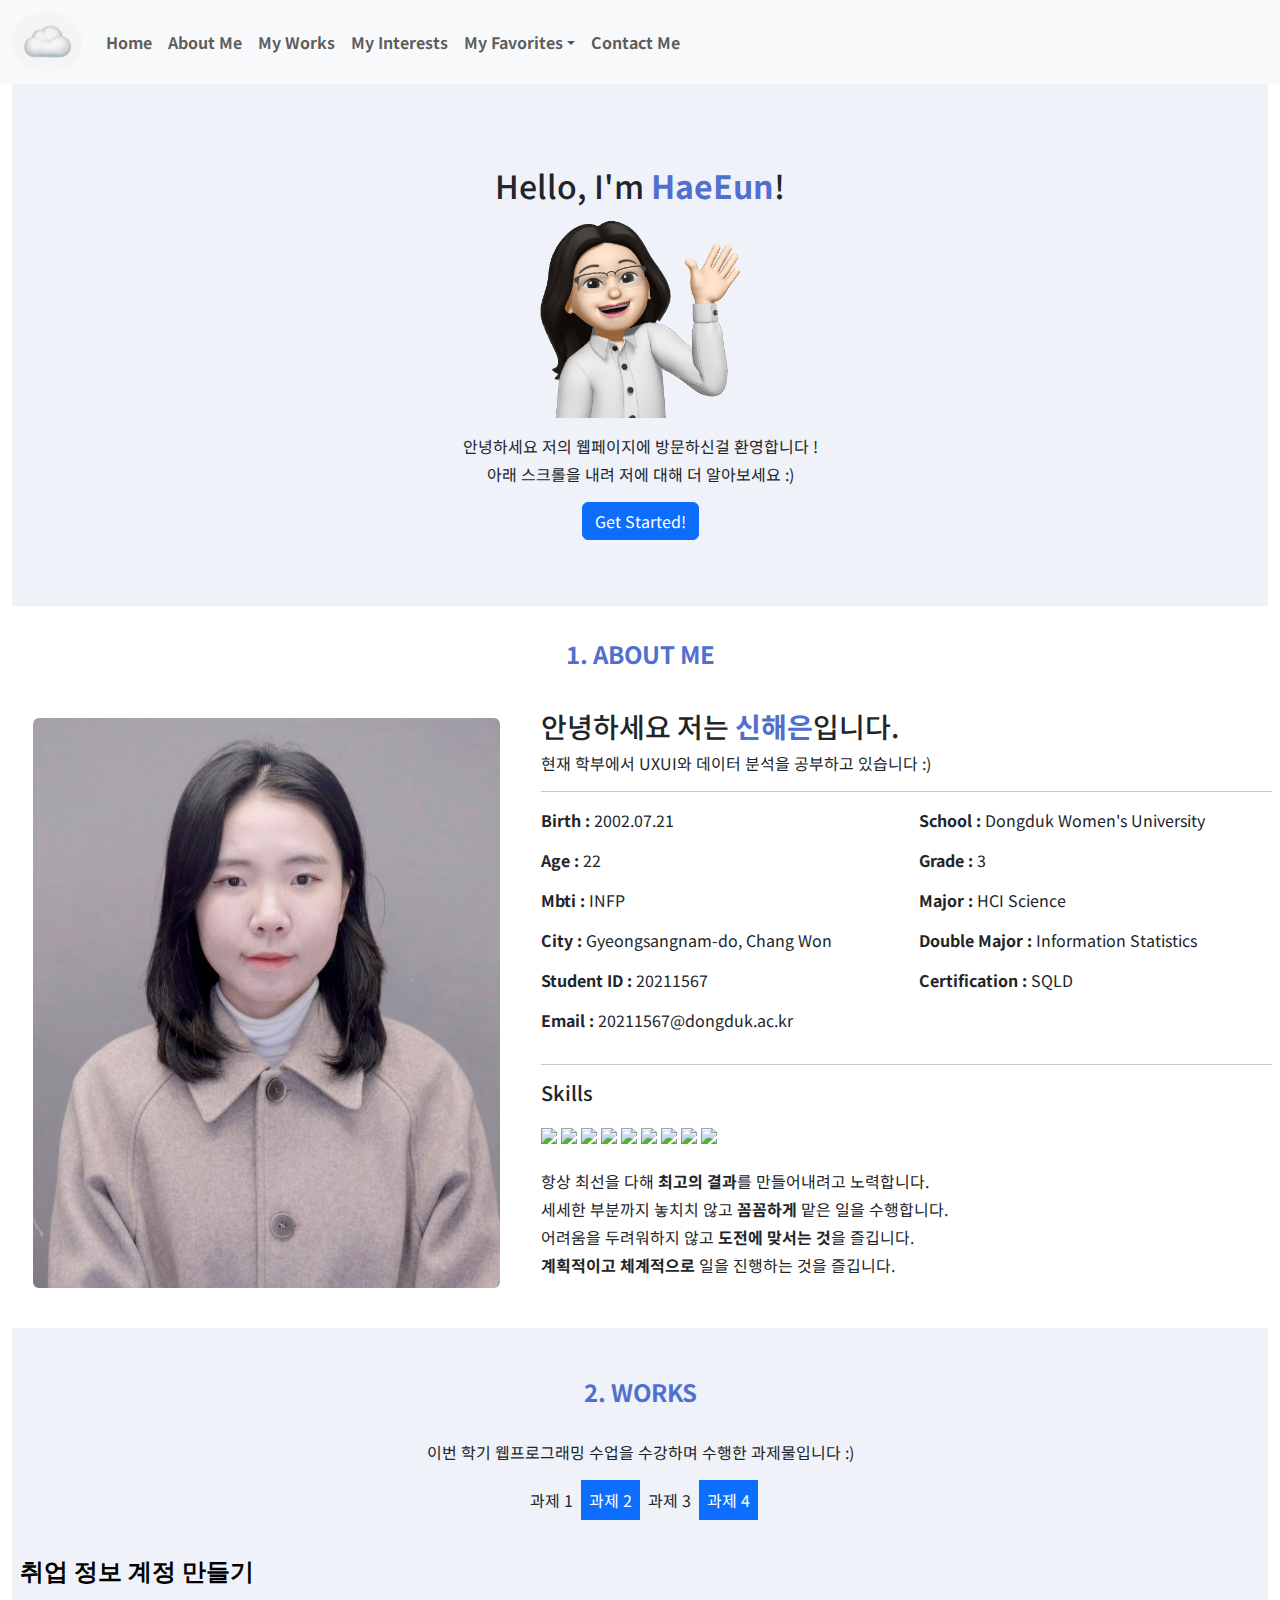
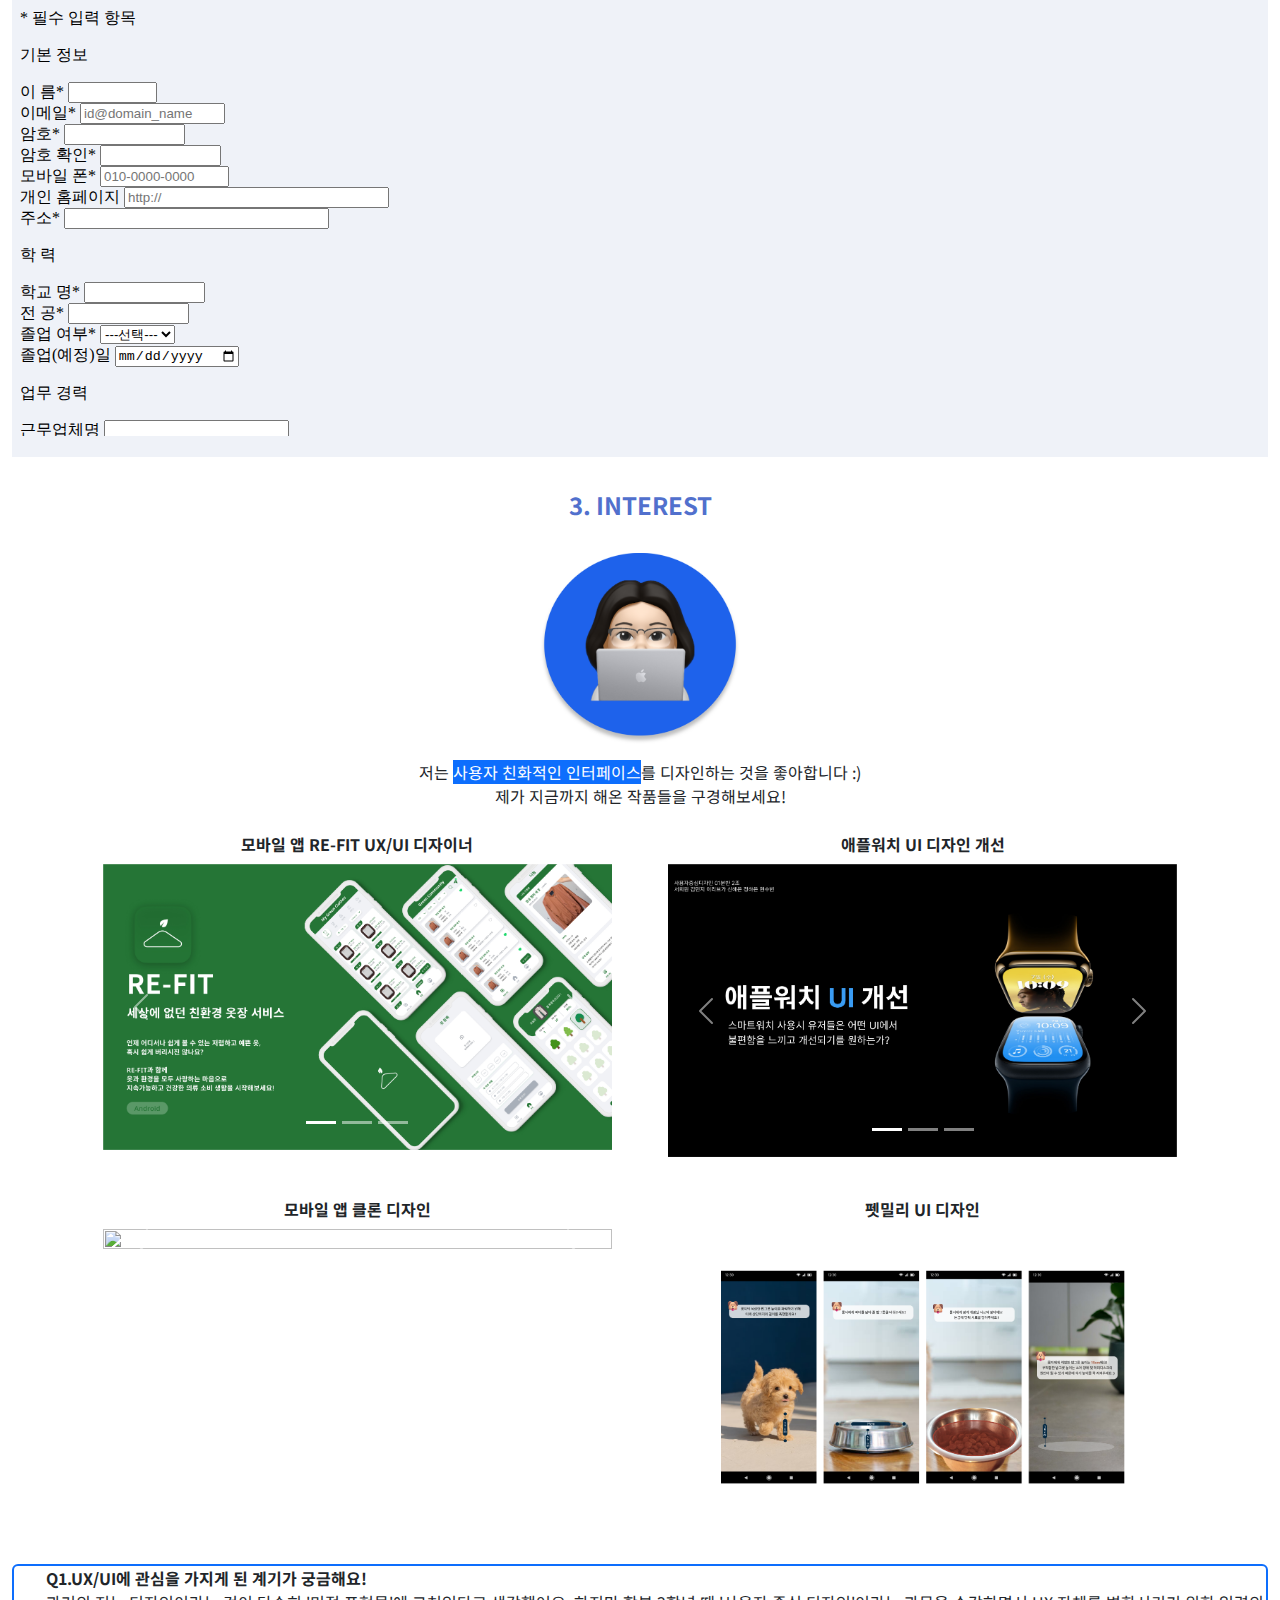
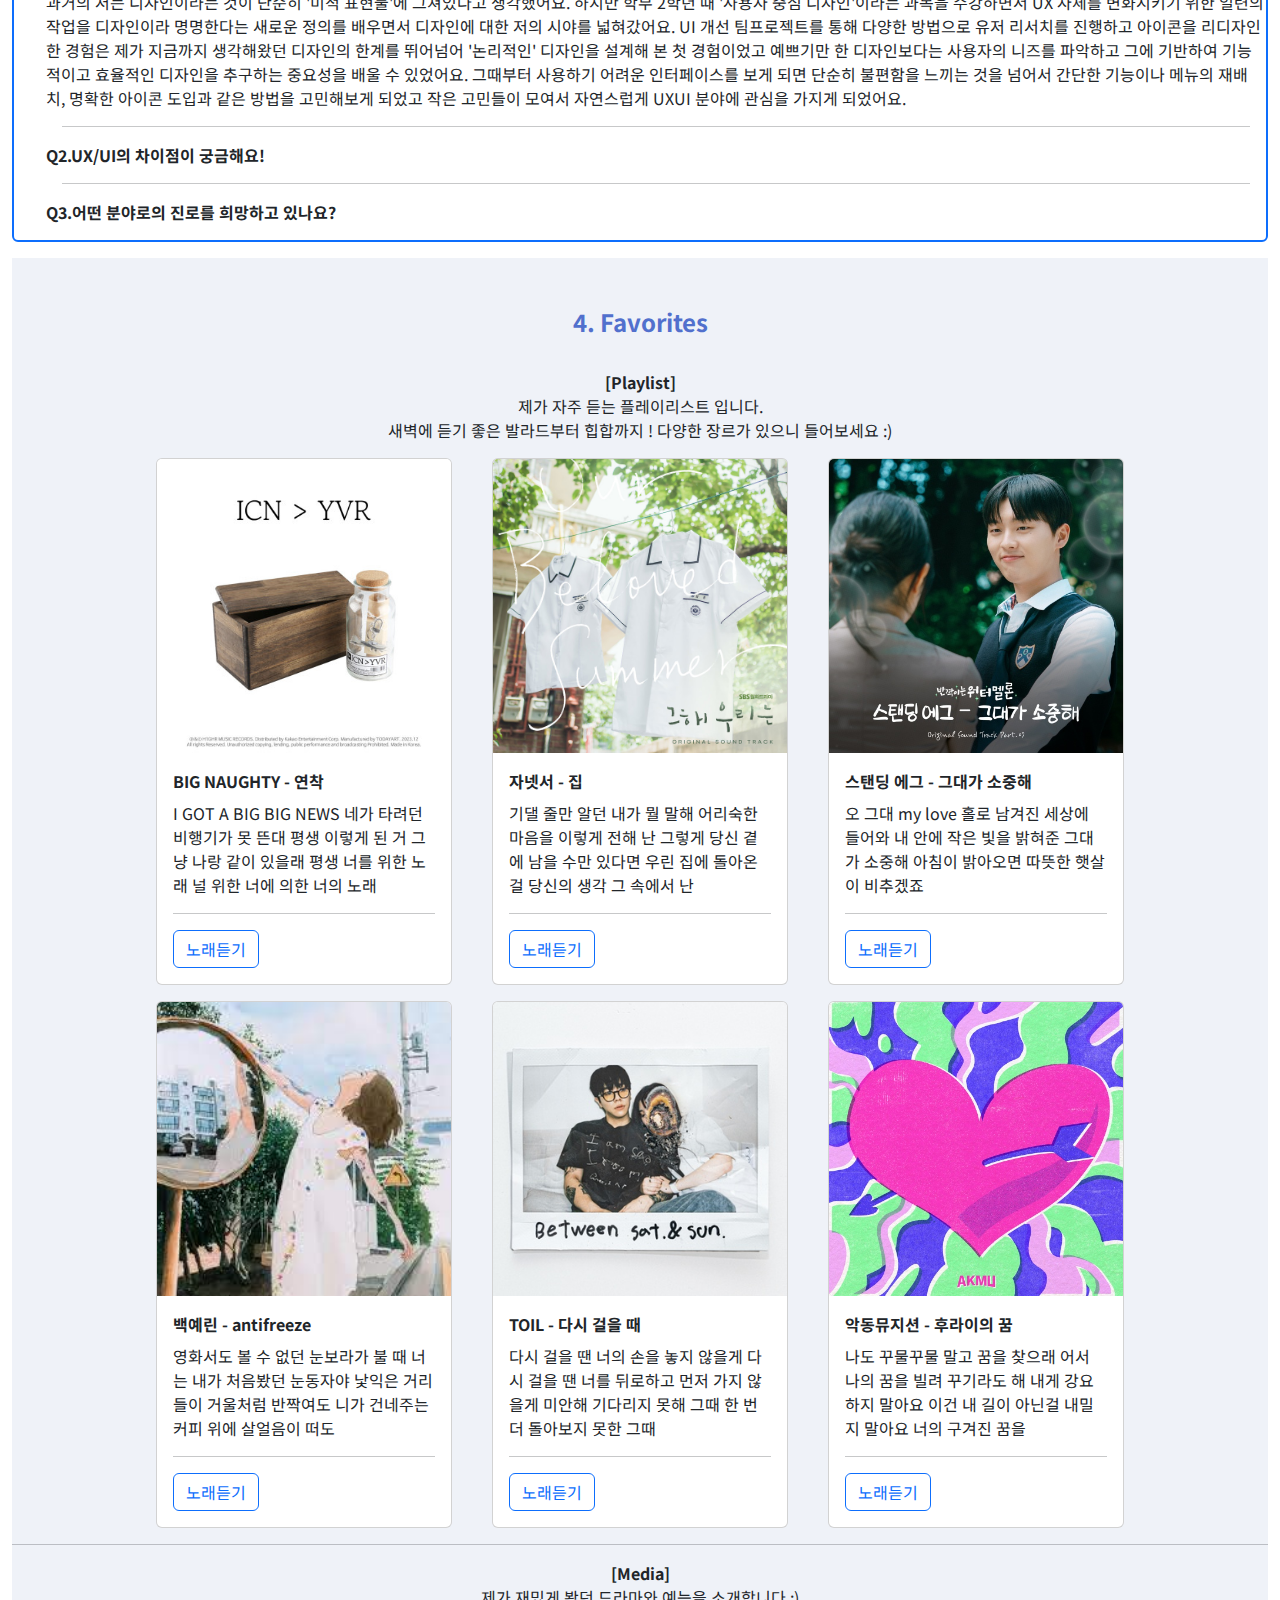
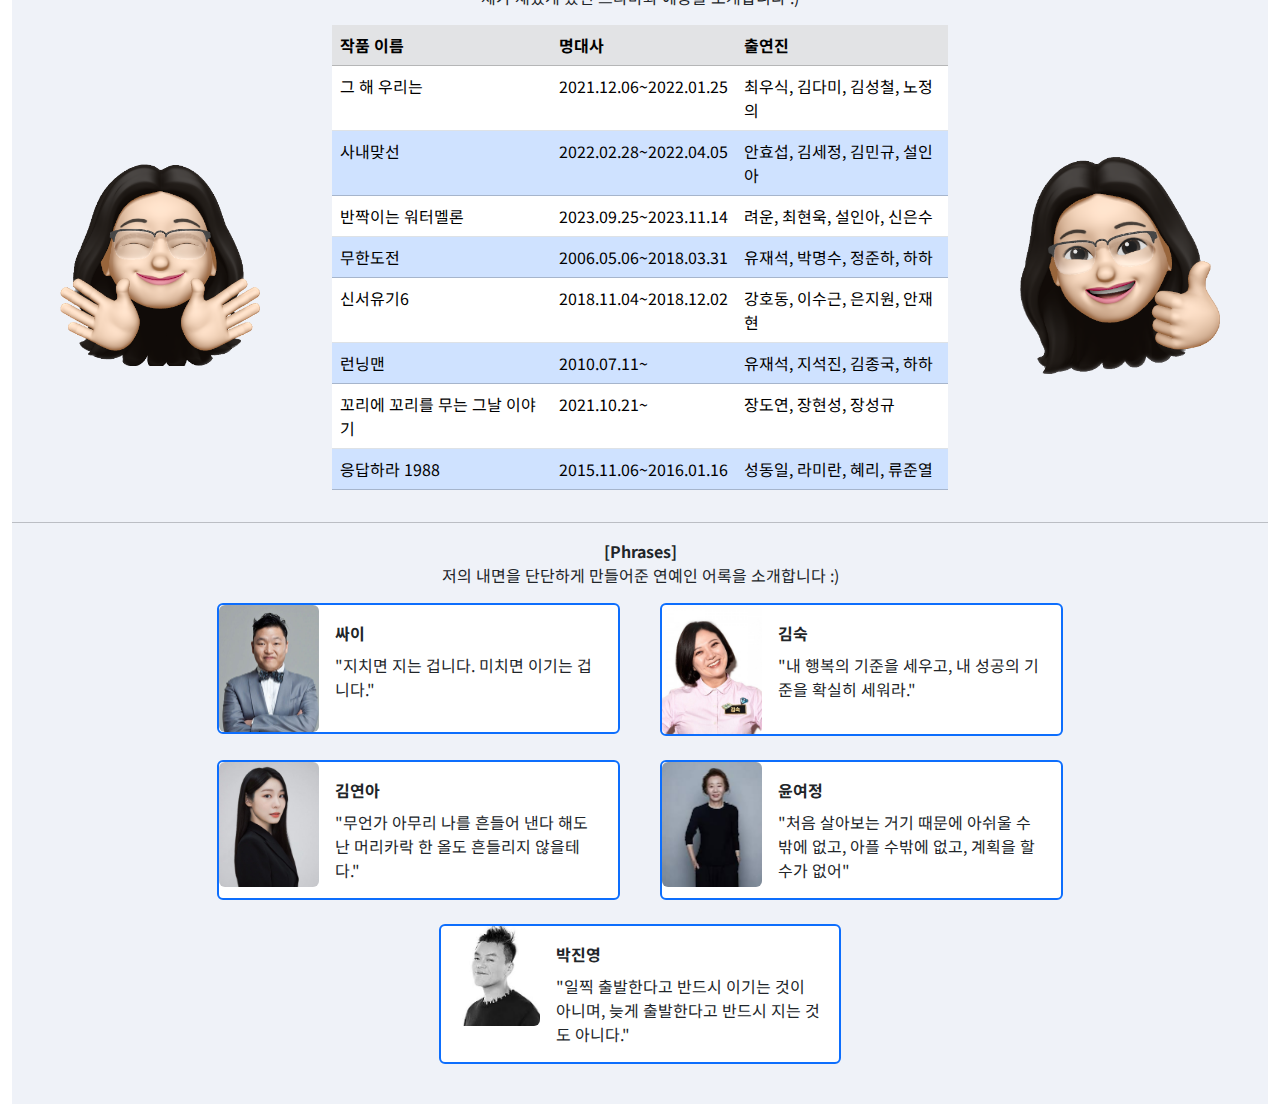
==== commit f6d80986: "- 스타일시트 분리" ====
--- a/reports/index.html
+++ b/reports/index.html
@@ -11,15 +11,6 @@
     <link rel="preconnect" href="https://fonts.googleapis.com">
     <link rel="preconnect" href="https://fonts.gstatic.com" crossorigin>
     <link href="https://fonts.googleapis.com/css2?family=Noto+Sans+KR&display=swap" rel="stylesheet">
-    <style>
-         * {font-family: 'Noto Sans KR', sans-serif;}
-        #Home{padding-top:150px; padding-bottom:50px;}
-        nav,.info,.card-title {font-weight:bold;}
-        .blue_page{background-color:#EFF2F8;}
-        .section_name {font-weight: bold; color: #5170cd; text-align: center; font-size: 1.5em; margin-top:30px; margin-bottom:30px;}
-        .name,.qna{font-weight:bold; color: #5170cd;}
-        ul {list-style-type:none;}
-    </style>
 
 </head>
 
--- a/css/style.css
+++ b/css/style.css
@@ -1,2 +1,10 @@
+
+         * {font-family: 'Noto Sans KR', sans-serif;}
+        #Home{padding-top:150px; padding-bottom:50px;}
+        nav,.info,.card-title {font-weight:bold;}
+        .blue_page{background-color:#EFF2F8;}
+        .section_name {font-weight: bold; color: #5170cd; text-align: center; font-size: 1.5em; margin-top:30px; margin-bottom:30px;}
+        .name,.qna{font-weight:bold; color: #5170cd;}
+        ul {list-style-type:none;}
 
 
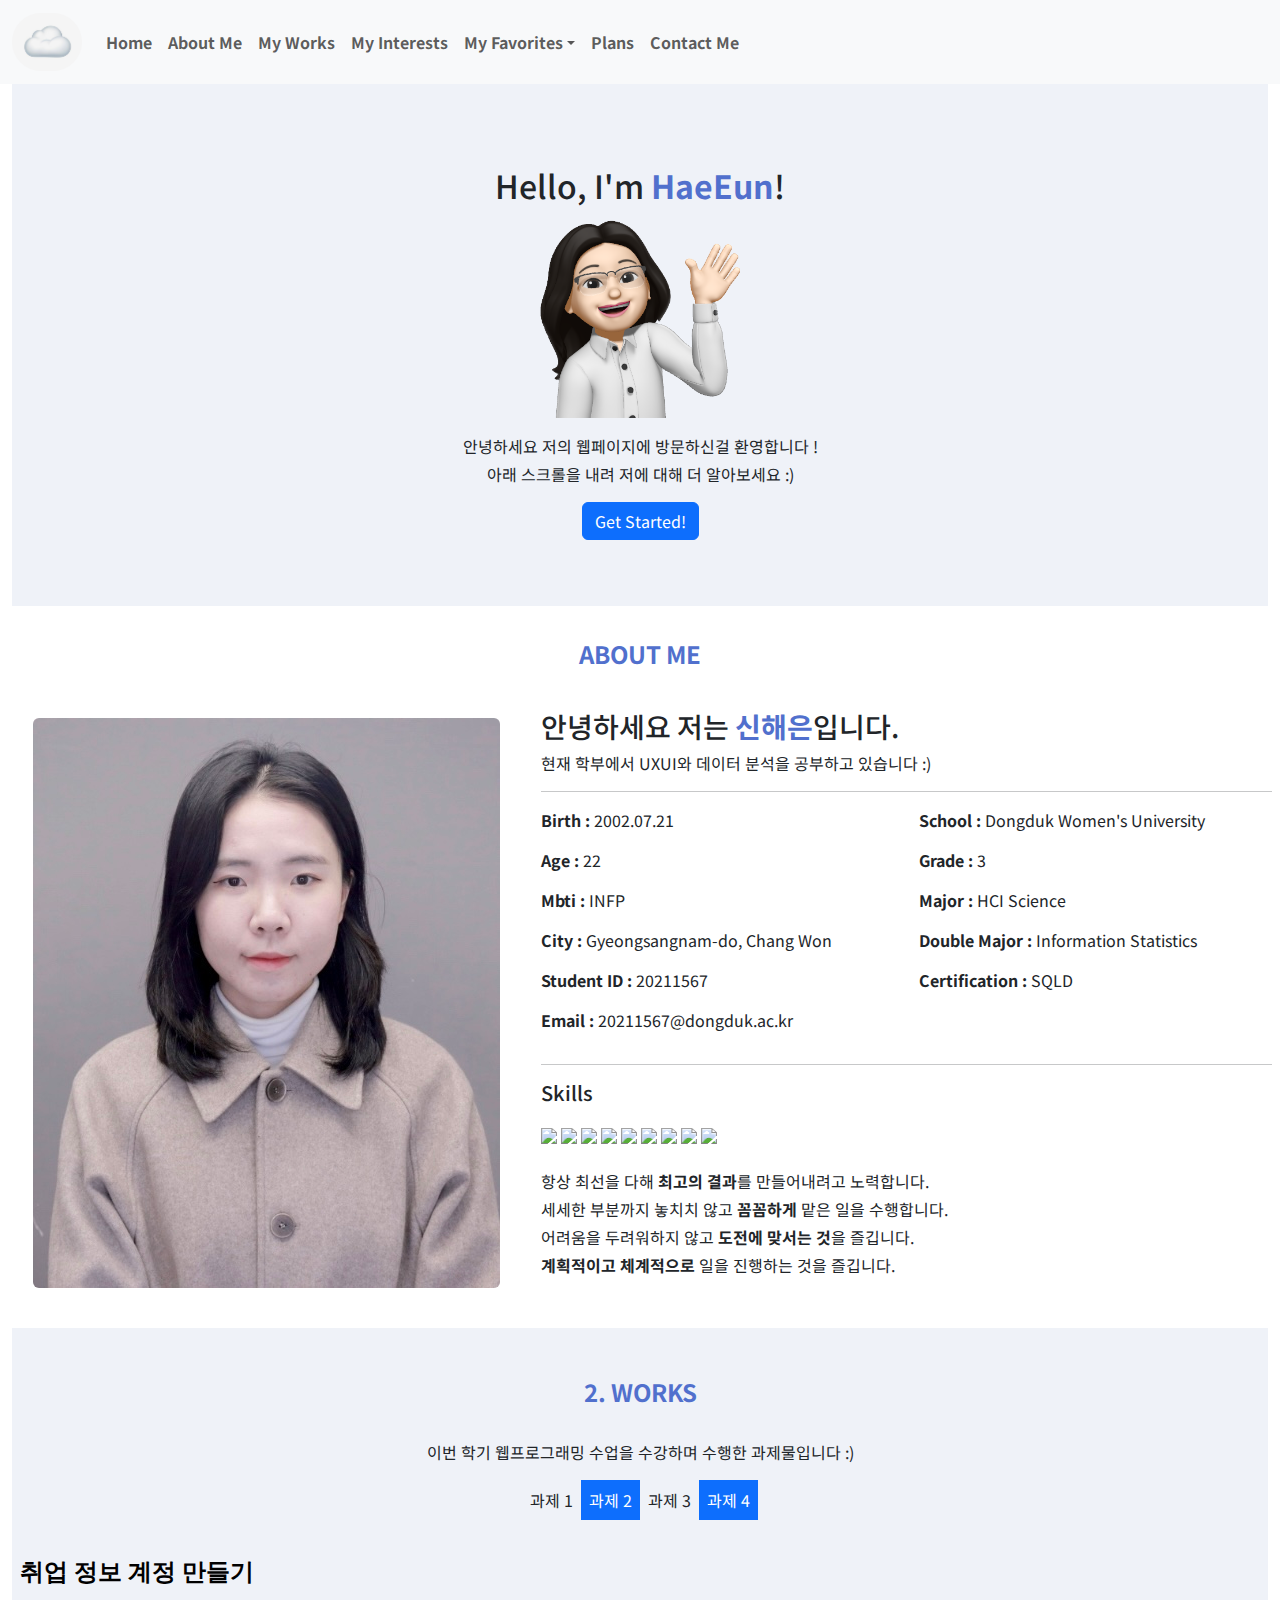
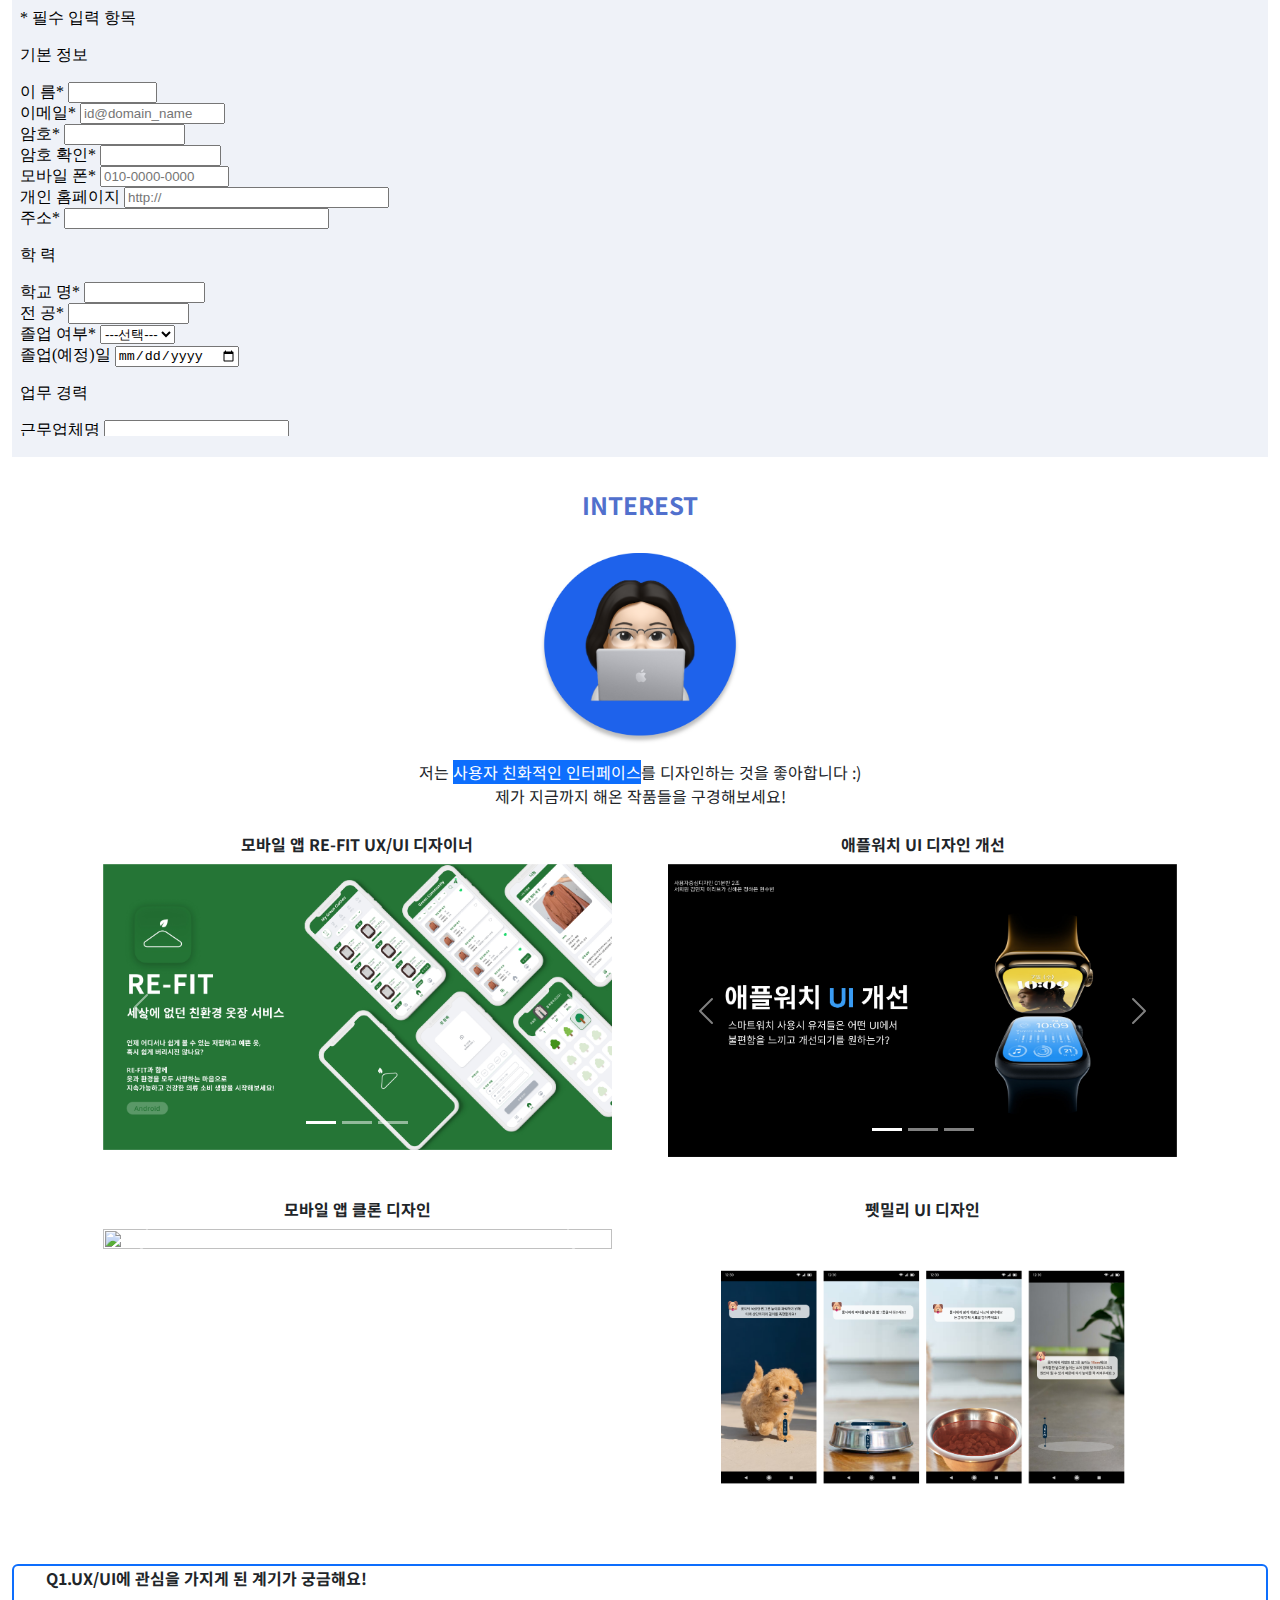
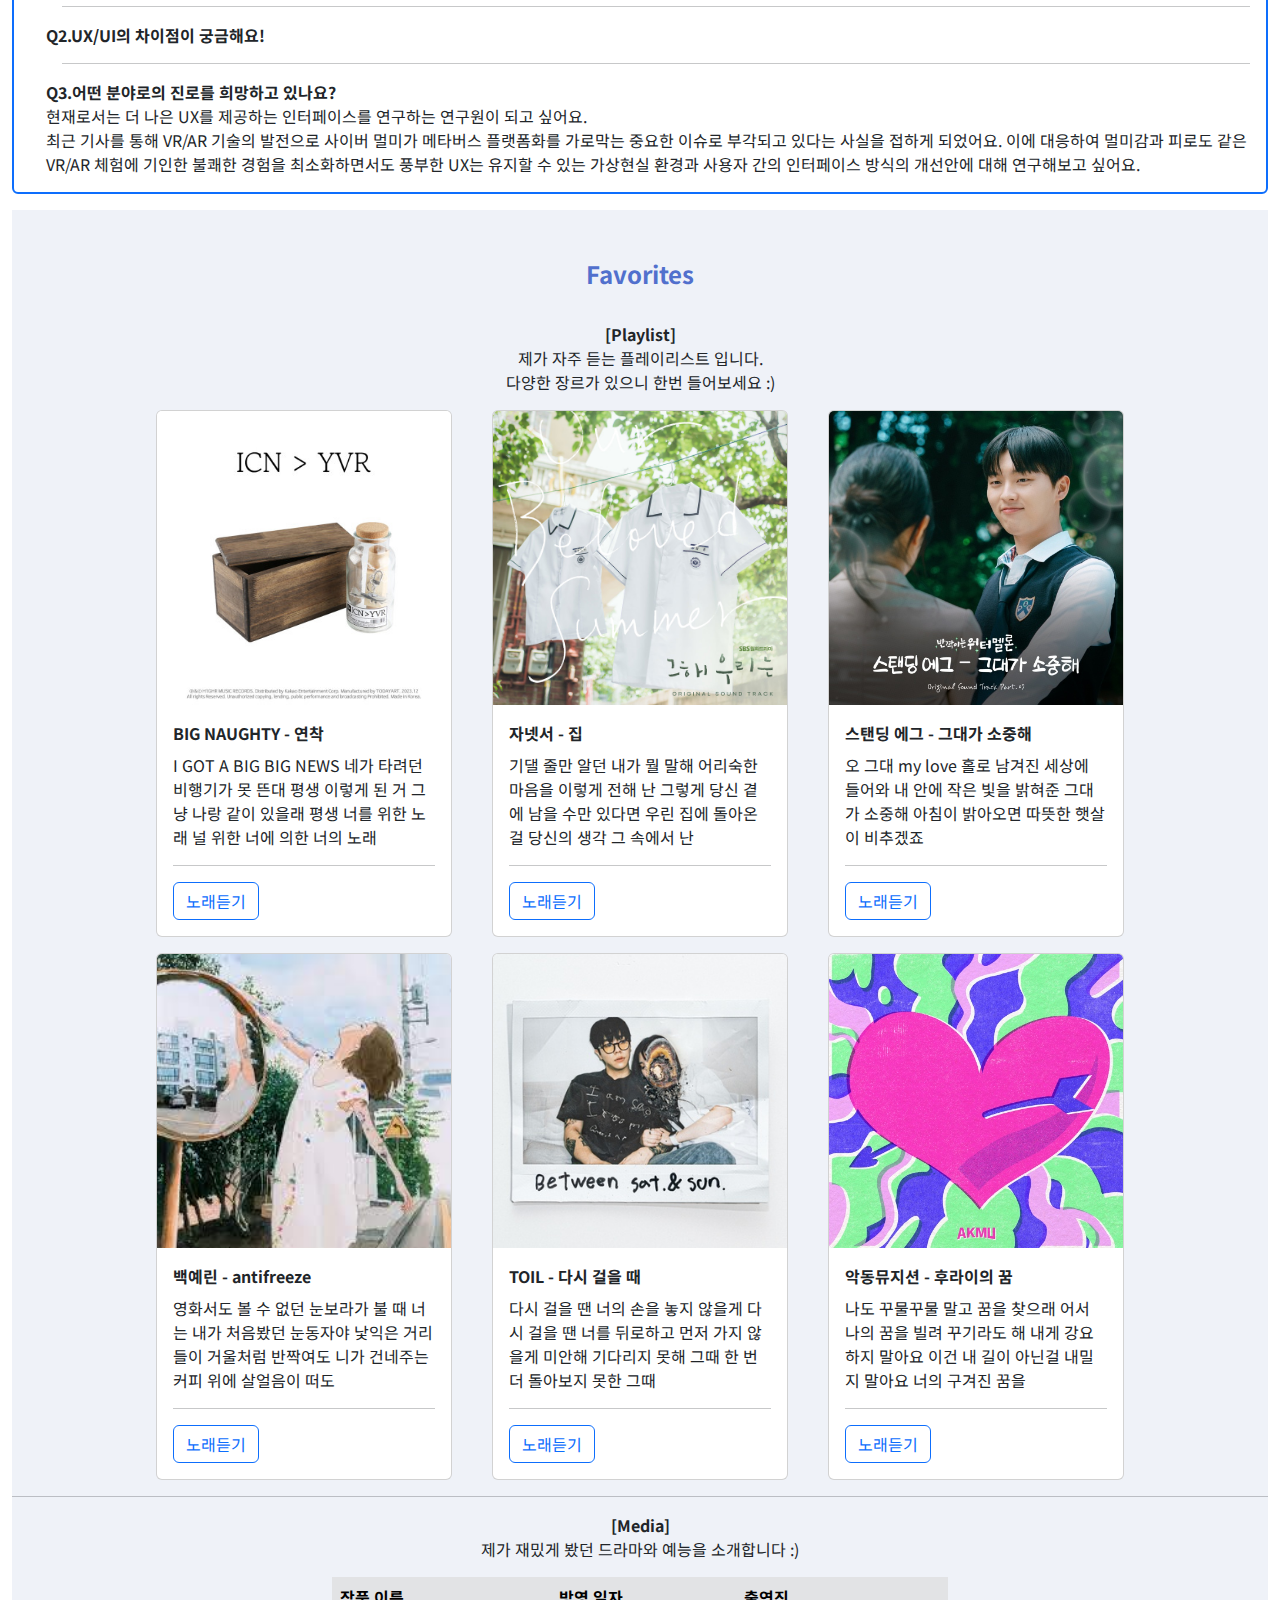
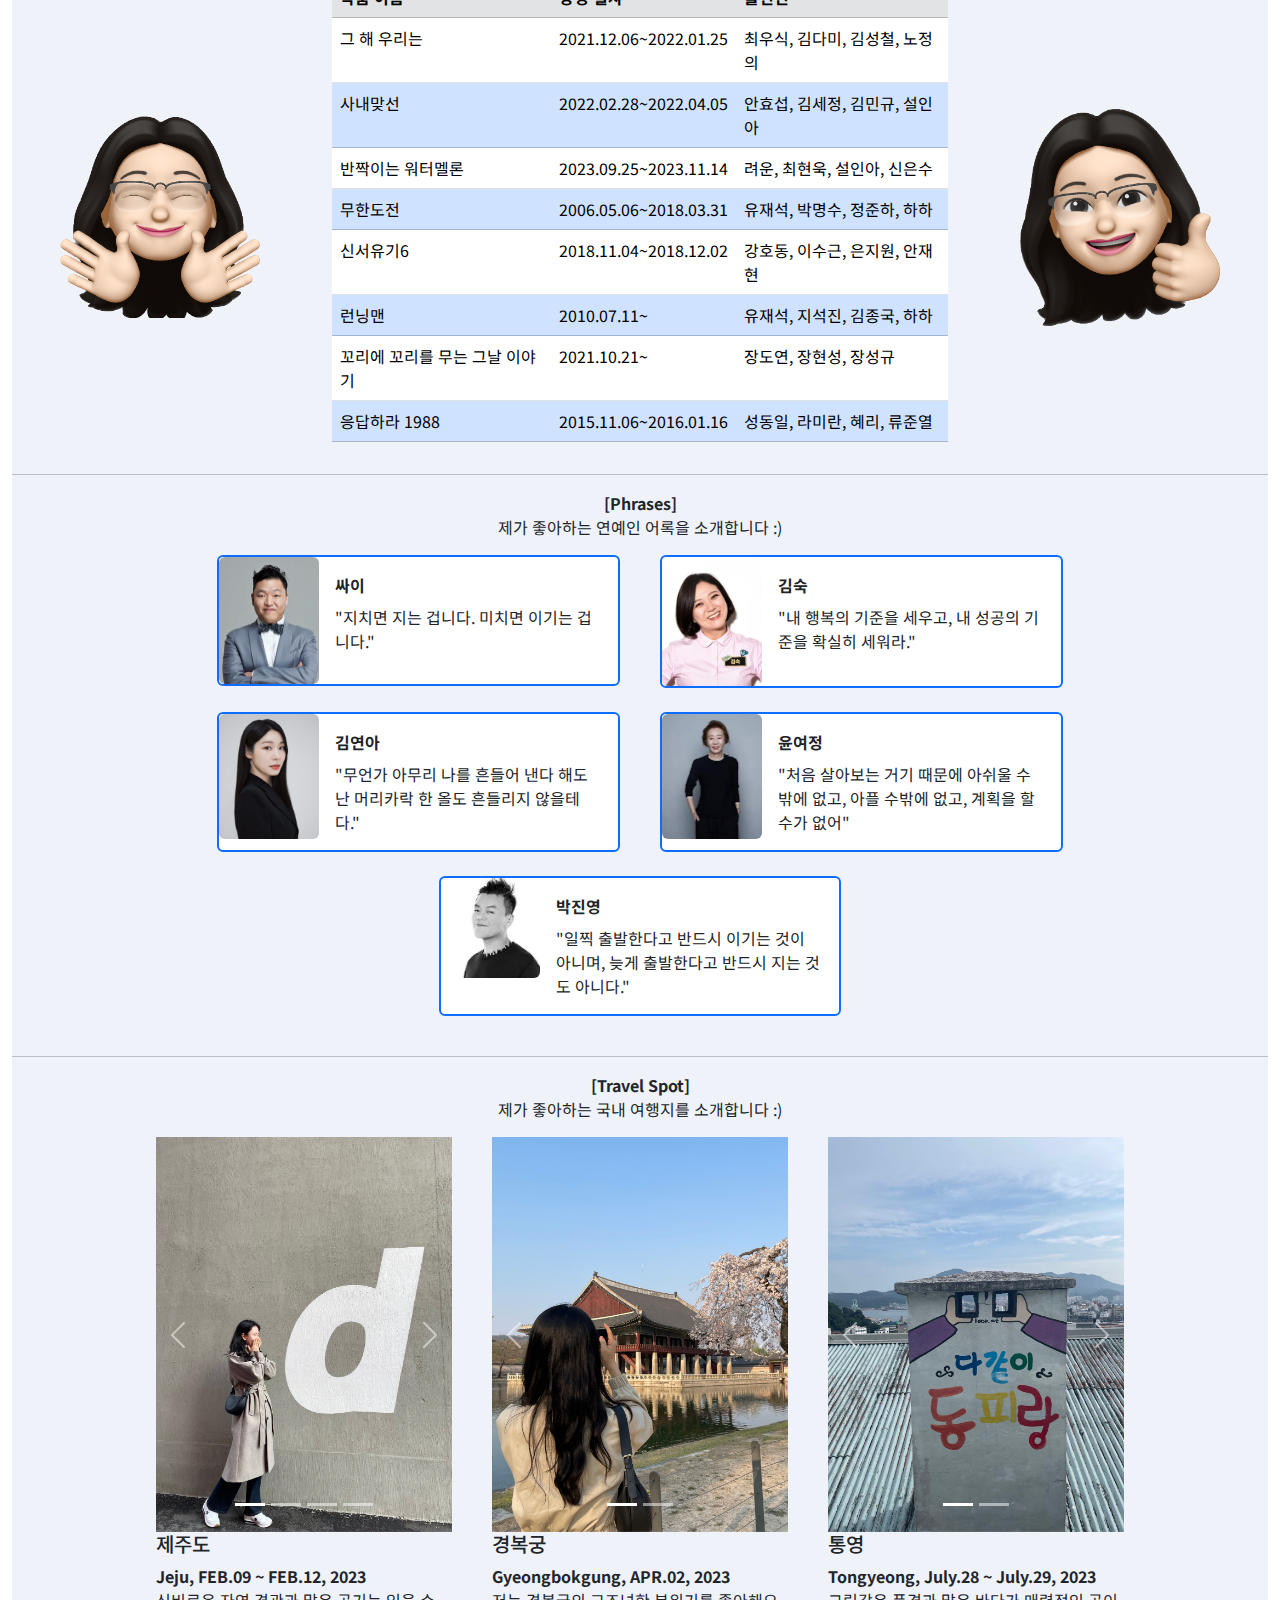
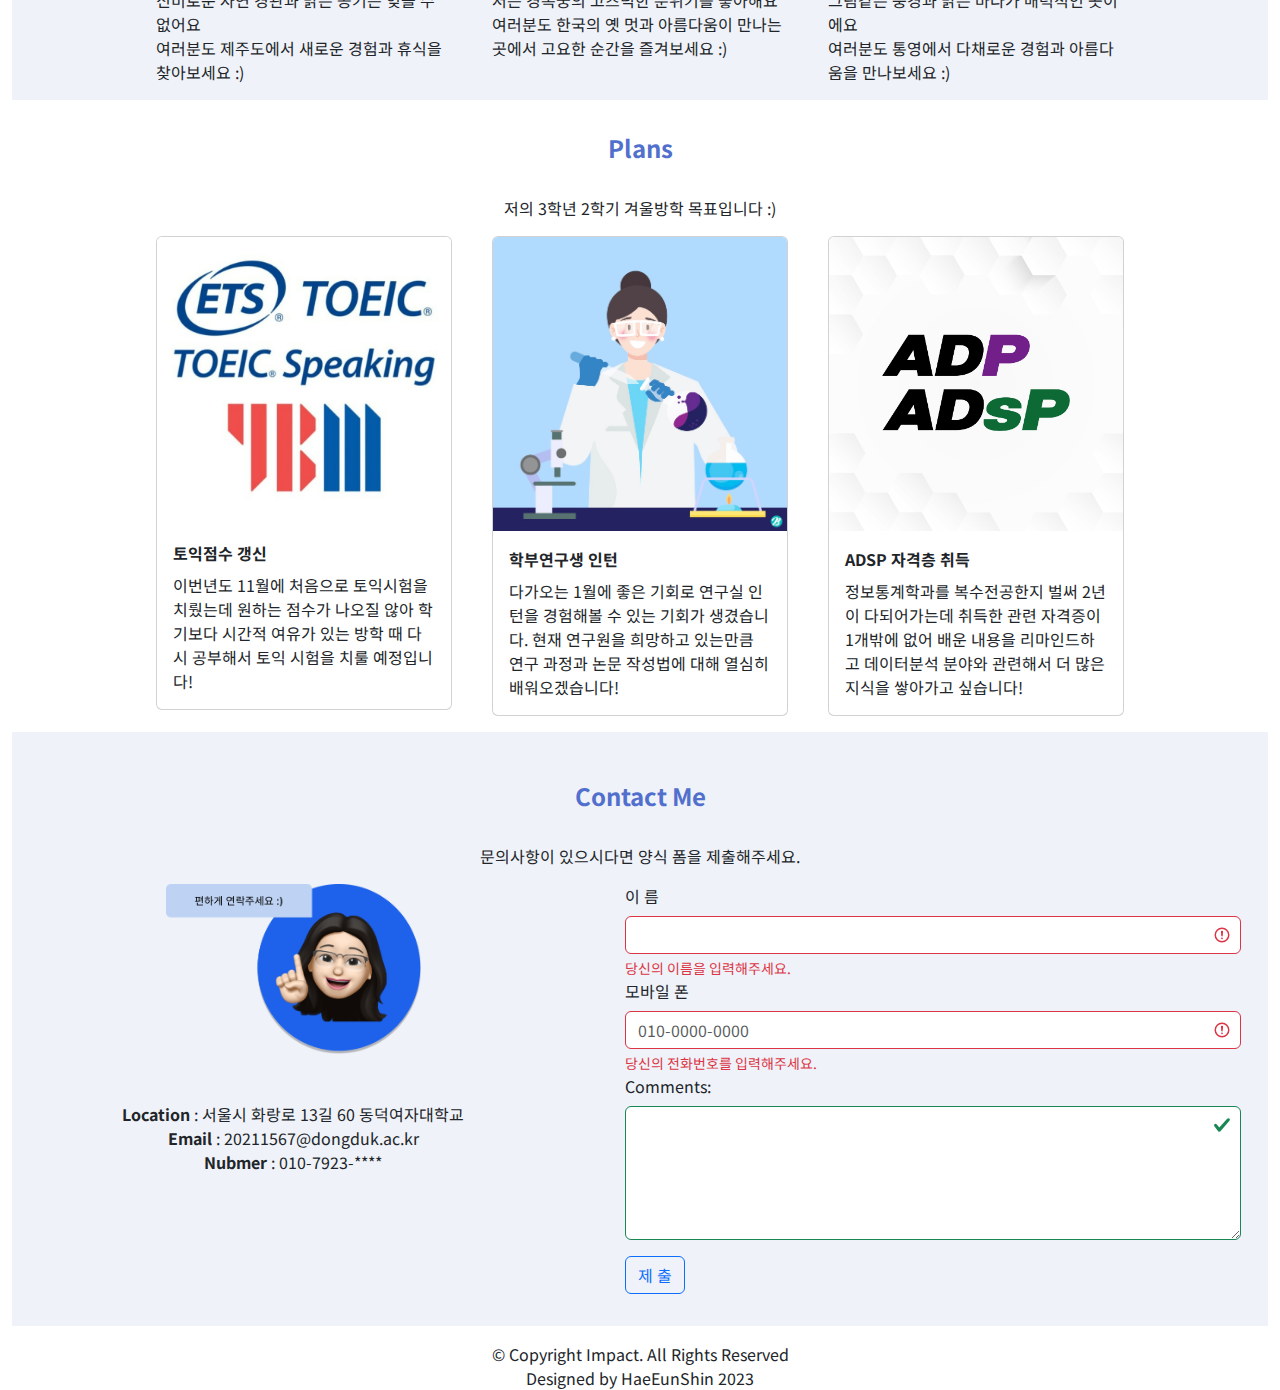
==== commit 61293475: "- 최종웹사이트" ====
--- a/reports/index.html
+++ b/reports/index.html
@@ -4,7 +4,7 @@
     <meta charset="UTF-8">
     <title>HE PortFolio</title>
     <meta name="viewport" content="width=device-width, initial-scale=1">
-    <link href="../css/style.css" rel="stylesheet">
+    <link href="../css/my_styles.css" rel="stylesheet">
     <link href="../css/bootstrap.min.css" rel="stylesheet">
     <script src="https://code.jquery.com/jquery-3.6.4.min.js"></script>
     <script src="../js/bootstrap.bundle.min.js"></script>
@@ -33,8 +33,8 @@
         </div>
     </header>
 <!-------2.About Me Section------->
-    <section class = "mb-4">
-    <div id="About_me" class="section_name">1. ABOUT ME</div>
+    <section id="About_me" class = "mb-4">
+    <div class="section_name">ABOUT ME</div>
     <div class="row">
         <div class="col-sm-5 text-center p-3">
           <img class="rounded mw-100" src="../images/myphoto.jpg">
@@ -111,8 +111,8 @@
     </section>
 
 <!-------4.My Interest Section------->
-    <section>
-        <div id="My_Interests" class="section_name">3. INTEREST</div>
+    <section id="My_Interests">
+        <div class="section_name">INTEREST</div>
         <img class="mx-auto d-block" style="width: 200px;" src="../images/lab.jpg">
         <div class = "text-center mt-3"> 저는 <span class = "bg-primary text-white">사용자 친화적인 인터페이스</span>를 디자인하는 것을 좋아합니다 :) </div>
         <p class = "text-center"> 제가 지금까지 해온 작품들을 구경해보세요! </p>
@@ -127,7 +127,7 @@
                 </div>
                 <div class="carousel-inner">
                     <div class="carousel-item active">
-                        <img src="../images/thumbnail.jpg" class="d-block w-100 h-100 object-fit-cover">
+                        <img src="../images/re-fit_thumbnail.jpg" class="d-block w-100 h-100 object-fit-cover">
                     </div>
                     <div class="carousel-item">
                         <img src="../images/re-fit1.jpg" class="d-block w-100 h-100 object-fit-cover">
@@ -155,13 +155,13 @@
                 </div>
                 <div class="carousel-inner">
                     <div class="carousel-item active">
-                        <img src="../images/표지.jpg" class="d-block w-100 h-100 object-fit-cover">
+                        <img src="../images/applewatch1.jpg" class="d-block w-100 h-100 object-fit-cover">
                     </div>
                     <div class="carousel-item">
-                        <img src="../images/페르소나.jpg" class="d-block w-100 h-100 object-fit-cover">
+                        <img src="../images/applewatch2.jpg" class="d-block w-100 h-100 object-fit-cover">
                     </div>
                     <div class="carousel-item">
-                        <img src="../images/문제 개선 아이콘 개선.jpg" class="d-block w-100 h-100 object-fit-cover">
+                        <img src="../images/applewatch3.jpg" class="d-block w-100 h-100 object-fit-cover">
                     </div>
                 </div>
                 <button class="carousel-control-prev" type="button" data-bs-target="#demo2" data-bs-slide="prev">
@@ -184,10 +184,10 @@
                 </div>
                 <div class="carousel-inner">
                     <div class="carousel-item active">
-                        <img src="../images/디즈니플러스.jpg" class="d-block w-100 h-100 object-fit-cover" >
+                        <img src="../images/disneyplus.jpg" class="d-block w-100 h-100 object-fit-cover" >
                     </div>
                     <div class="carousel-item">
-                        <img src="../images/인스타그램.jpg" class="d-block w-100 h-100 object-fit-cover">
+                        <img src="../images/instagram.jpg" class="d-block w-100 h-100 object-fit-cover">
                     </div>
                 </div>
                 <button class="carousel-control-prev" type="button" data-bs-target="#demo3" data-bs-slide="prev">
@@ -226,7 +226,7 @@
             <ul >
               <li>
                 <div class = "info" data-bs-toggle="collapse" href="#faq1">Q1.UX/UI에 관심을 가지게 된 계기가 궁금해요!</div>
-                <div id="faq1" class="collapse show">
+                <div id="faq1" class="collapse">
                   <div>
                      과거의 저는 디자인이라는 것이 단순히 '미적 표현물'에 그쳐있다고 생각했어요. 하지만 학부 2학년 때 '사용자 중심 디자인'이라는 과목을 수강하면서 UX 자체를 변화시키기 위한 일련의 작업을 디자인이라 명명한다는 새로운 정의를 배우면서 디자인에 대한 저의 시야를 넓혀갔어요.
                       UI 개선 팀프로젝트를 통해 다양한 방법으로 유저 리서치를 진행하고 아이콘을 리디자인한 경험은 제가 지금까지 생각해왔던 디자인의 한계를 뛰어넘어 '논리적인' 디자인을 설계해 본 첫 경험이었고 예쁘기만 한 디자인보다는 사용자의 니즈를 파악하고 그에 기반하여 기능적이고 효율적인 디자인을
@@ -246,7 +246,7 @@
               <hr class = "m-3">
               <li>
                 <div class = "info" data-bs-toggle="collapse" href="#faq3">Q3.어떤 분야로의 진로를 희망하고 있나요?</div>
-                <div id="faq3" class="collapse">
+                <div id="faq3" class="collapse show">
                   <div>
                       현재로서는 더 나은 UX를 제공하는 인터페이스를 연구하는 연구원이 되고 싶어요.
                   </div>
@@ -261,13 +261,13 @@
     </section>
 
 <!-------5.My Favorites Section------->
- <section class = "blue_page my-3 py-3">
-     <div id="My_Favorites" class="section_name">4. Favorites</div>
+ <section id="My_Favorites" class = "blue_page my-3 py-3">
+     <div class="section_name">Favorites</div>
      <!----5-1. playlist----->
-     <section>
-     <div id = Playlist class = "text-center info"> [Playlist] </div>
+     <section id = Playlist>
+     <div class = "text-center info"> [Playlist] </div>
      <div class = "text-center"> 제가 자주 듣는 플레이리스트 입니다.</div>
-     <div class = "text-center"> 새벽에 듣기 좋은 발라드부터 힙합까지 ! 다양한 장르가 있으니 들어보세요 :)</div>
+     <div class = "text-center"> 다양한 장르가 있으니 한번 들어보세요 :)</div>
      <div class = "row mt-3">
          <div class = "col-sm-3 me-2 ms-auto">
              <div class = "card">
@@ -372,8 +372,8 @@
      <hr>
 
      <!----5-2. Media----->
-     <section>
-     <div id = Media class = "text-center info"> [Media] </div>
+     <section id = Media>
+     <div class = "text-center info"> [Media] </div>
          <div class = "text-center"> 제가 재밌게 봤던 드라마와 예능을 소개합니다 :)</div>
       <div class = "row mt-3">
          <div class = "col-sm-3 d-flex align-items-center justify-content-center">
@@ -382,7 +382,7 @@
          <div class = "col-sm-6">
              <table class = "table">
                  <thead class = "table-secondary">
-                 <tr><th>작품 이름</th><th>명대사</th><th>출연진</th></tr>
+                 <tr><th>작품 이름</th><th>방영 일자</th><th>출연진</th></tr>
                  </thead>
                  <tbody>
                  <tr>
@@ -420,9 +420,9 @@
      <hr>
 
       <!----5-3. Phrases----->
-     <section>
-      <div id = "Phrases" class = "text-center info"> [Phrases] </div>
-     <div class = "text-center"> 저의 내면을 단단하게 만들어준 연예인 어록을 소개합니다 :)</div>
+     <section id = "Phrases">
+      <div class = "text-center info"> [Phrases] </div>
+     <div class = "text-center"> 제가 좋아하는 연예인 어록을 소개합니다 :)</div>
      <div class="mt-3 row justify-content-center">
         <div class="col-sm-4 mb-4 ms-2 me-2">
             <div class="card border border-primary border-2 flex-row">
@@ -475,8 +475,185 @@
         </div>
     </div>
     </section>
+     <hr>
+     <!----5-4. Travel Spot----->
+     <section id = "Travel_spot">
+         <div class = "text-center info"> [Travel Spot] </div>
+         <div class = "text-center"> 제가 좋아하는 국내 여행지를 소개합니다 :)</div>
+         <div class = "row mt-3">
+             <div class = "col-sm-3 ms-auto me-2">
+                 <div id = "spot1" class = "carousel slide" data-bs-ride = "carousel">
+                     <div class = "carousel-indicators">
+                         <button type="button" data-bs-target="#spot1" data-bs-slide-to="0" class="active"></button>
+                         <button type="button" data-bs-target="#spot1" data-bs-slide-to="1"></button>
+                         <button type="button" data-bs-target="#spot1" data-bs-slide-to="2"></button>
+                         <button type="button" data-bs-target="#spot1" data-bs-slide-to="3"></button>
+                     </div>
+                     <div class = "carousel-inner">
+                         <div class = "carousel-item active">
+                             <img src = "../images/제주도1.jpg" class = "w-100 h-100">
+                         </div>
+                         <div class = "carousel-item">
+                             <img src = "../images/제주도2.jpg" class =  "w-100 h-100">
+                         </div>
+                         <div class = "carousel-item">
+                             <img src = "../images/제주도3.jpg" class =  "w-100 h-100">
+                         </div>
+                         <div class = "carousel-item">
+                             <img src = "../images/제주도4.jpg" class =  "w-100 h-100">
+                         </div>
+                     </div>
+                     <button class = "carousel-control-prev" type = "button" data-bs-target = "#spot1" data-bs-slide = "prev">
+                         <span class = "carousel-control-prev-icon"></span>
+                     </button>
+                     <button class = "carousel-control-next" type = "button" data-bs-target = "#spot1" data-bs-slide = "next">
+                         <span class = "carousel-control-next-icon"></span>
+                     </button>
+                 </div>
+                 <div class = "h5"> 제주도 </div>
+                 <div class = "info">Jeju, FEB.09 ~ FEB.12, 2023</div>
+                 <div>신비로운 자연 경관과 맑은 공기는 잊을 수 없어요</div>
+                 <div>여러분도 제주도에서 새로운 경험과 휴식을 찾아보세요 :)</div>
+             </div>
+
+             <div class = "col-sm-3 mx-2">
+                 <div id = "spot2" class = "carousel slide" data-bs-ride = "carousel">
+                     <div class = "carousel-indicators">
+                         <button type="button" data-bs-target="#spot2" data-bs-slide-to="0" class="active"></button>
+                         <button type="button" data-bs-target="#spot2" data-bs-slide-to="1"></button>
+                     </div>
+                     <div class = "carousel-inner">
+                         <div class = "carousel-item active">
+                             <img src = "../images/경복궁1.jpg" class = "w-100 h-100">
+                         </div>
+                         <div class = "carousel-item">
+                             <img src = "../images/경복궁2.jpg" class =  "w-100 h-100">
+                         </div>
+                     </div>
+                     <button class = "carousel-control-prev" type = "button" data-bs-target = "#spot2" data-bs-slide = "prev">
+                         <span class = "carousel-control-prev-icon"></span>
+                     </button>
+                     <button class = "carousel-control-next" type = "button" data-bs-target = "#spot2" data-bs-slide = "next">
+                         <span class = "carousel-control-next-icon"></span>
+                     </button>
+                 </div>
+                 <div class = "h5"> 경복궁 </div>
+                 <div class = "info">Gyeongbokgung, APR.02, 2023</div>
+                 <div>저는 경복궁의 고즈넉한 분위기를 좋아해요</div>
+                 <div>여러분도 한국의 옛 멋과 아름다움이 만나는 곳에서 고요한 순간을 즐겨보세요 :)</div>
+             </div>
+
+             <div class = "col-sm-3 ms-2 me-auto">
+                 <div id = "spot3" class = "carousel slide" data-bs-ride = "carousel">
+                     <div class = "carousel-indicators">
+                         <button type="button" data-bs-target="#spot3" data-bs-slide-to="0" class="active"></button>
+                         <button type="button" data-bs-target="#spot3" data-bs-slide-to="1"></button>
+                     </div>
+                     <div class = "carousel-inner">
+                         <div class = "carousel-item active">
+                             <img src = "../images/통영1.jpg" class = "w-100 h-100">
+                         </div>
+                         <div class = "carousel-item">
+                             <img src = "../images/통영2.jpg" class =  "w-100 h-100">
+                         </div>
+                     </div>
+                     <button class = "carousel-control-prev" type = "button" data-bs-target = "#spot3" data-bs-slide = "prev">
+                         <span class = "carousel-control-prev-icon"></span>
+                     </button>
+                     <button class = "carousel-control-next" type = "button" data-bs-target = "#spot3" data-bs-slide = "next">
+                         <span class = "carousel-control-next-icon"></span>
+                     </button>
+                 </div>
+                 <div class = "h5"> 통영 </div>
+                 <div class = "info">Tongyeong, July.28 ~ July.29, 2023</div>
+                 <div>그림같은 풍경과 맑은 바다가 매력적인 곳이에요</div>
+                 <div>여러분도 통영에서 다채로운 경험과 아름다움을 만나보세요 :)</div>
+             </div>
+         </div>
+     </section>
  </section>
-</div>
+  <!----6.Plans----->
+    <section id="My_Plans">
+        <div class="section_name">Plans</div>
+        <div class = "text-center mb-3"> 저의 3학년 2학기 겨울방학 목표입니다 :)</div>
+        <div class = "row mb-3">
+         <div class = "col-sm-3 me-2 ms-auto">
+             <div class = "card">
+                 <img class = "card-img-top" src = "../images/토익.png">
+                 <div class = "card-body">
+                     <div class = "card-title"> 토익점수 갱신 </div>
+                     <p class = "card-text">
+                         이번년도 11월에 처음으로 토익시험을 치뤘는데 원하는 점수가 나오질 않아
+                         학기보다 시간적 여유가 있는 방학 때 다시 공부해서 토익 시험을 치룰 예정입니다!
+                     </p>
+                 </div>
+             </div>
+         </div>
+          <div class = "col-sm-3 mx-2">
+                <div class = "card">
+                 <img class = "card-img-top" src = "../images/연구실.jpg">
+                 <div class = "card-body">
+                     <div class = "card-title"> 학부연구생 인턴 </div>
+                     <p class = "card-text">
+                         다가오는 1월에 좋은 기회로 연구실 인턴을 경험해볼 수 있는 기회가 생겼습니다.
+                         현재 연구원을 희망하고 있는만큼 연구 과정과 논문 작성법에 대해 열심히 배워오겠습니다!
+                     </p>
+                 </div>
+             </div>
+         </div>
+          <div class = "col-sm-3 ms-2 me-auto">
+             <div class = "card">
+                 <img class = "card-img-top" src = "../images/adsp.jpg">
+                 <div class = "card-body">
+                     <div class = "card-title">ADSP 자격층 취득</div>
+                     <p class = "card-text">
+                         정보통계학과를 복수전공한지 벌써 2년이 다되어가는데 취득한 관련 자격증이 1개밖에 없어
+                         배운 내용을 리마인드하고 데이터분석 분야와 관련해서 더 많은 지식을 쌓아가고 싶습니다!
+                     </p>
+                 </div>
+             </div>
+         </div>
+     </div>
+    </section>
+
+ <!----7.Contact Me----->
+ <section class = "blue_page my-3 py-3" id="Contact_Me">
+     <div class="section_name ">Contact Me</div>
+     <div class = "text-center mb-3"> 문의사항이 있으시다면 양식 폼을 제출해주세요.</div>
+     <div class = "row">
+         <div class = "col-sm-5 mx-auto">
+             <img class="mx-auto d-block w-50 mb-5" src = "../images/contact.png">
+             <div class = "text-center"><span class = "info">Location</span> : 서울시 화랑로 13길 60 동덕여자대학교 </div>
+             <div class = "text-center"><span class = "info">Email</span> : 20211567@dongduk.ac.kr </div>
+             <div class = "text-center"><span class = "info">Nubmer</span> : 010-7923-**** </div>
+         </div>
+         <div class = "col-sm-6 mx-auto">
+             <form class = "was-validated" name="register" method="post">
+                 <div>
+                     <label for="name" class="form-label">이 름</label>
+                     <input type="text" name="name" id="name" class="form-control" required>
+                     <div class = "invalid-feedback"> 당신의 이름을 입력해주세요.</div>
+                 </div>
+                 <div>
+                     <label for = "mobile_phone" class = "form-label">모바일 폰</label>
+                     <input type = "tel" class = "form-control" name = "mobile_phone" id = "mobile_phone" size = "13" placeholder="010-0000-0000" required>
+                     <div class = "invalid-feedback"> 당신의 전화번호를 입력해주세요.</div>
+                 </div>
+                 <div>
+                     <label for = "comment" class = "form-label">Comments:</label>
+                     <textarea rows="5" class = "form-control" id = "comment" name = "text"></textarea>
+                 </div>
+                 <input class = "btn btn-outline-primary my-3" type = "submit" value = "제 출">
+             </form>
+         </div>
+     </div>
+ </section>
+
+    <!----6. Footer----->
+ <footer class = "text-center">
+     <div class = "text-center"> © Copyright Impact. All Rights Reserved </div>
+     <div class = "text-center"> Designed by HaeEunShin 2023 </div>
+ </footer>
 </div>
 </body>
 </html>--- a/css/my_styles.css
+++ b/css/my_styles.css
@@ -0,0 +1,10 @@
+
+         * {font-family: 'Noto Sans KR', sans-serif;}
+        #Home{padding-top:150px; padding-bottom:50px;}
+        nav,.info,.card-title {font-weight:bold;}
+        .blue_page{background-color:#EFF2F8;}
+        .section_name {font-weight: bold; color: #5170cd; text-align: center; font-size: 1.5em; margin-top:30px; margin-bottom:30px;}
+        .name,.qna{font-weight:bold; color: #5170cd;}
+        ul {list-style-type:none;}
+
+
